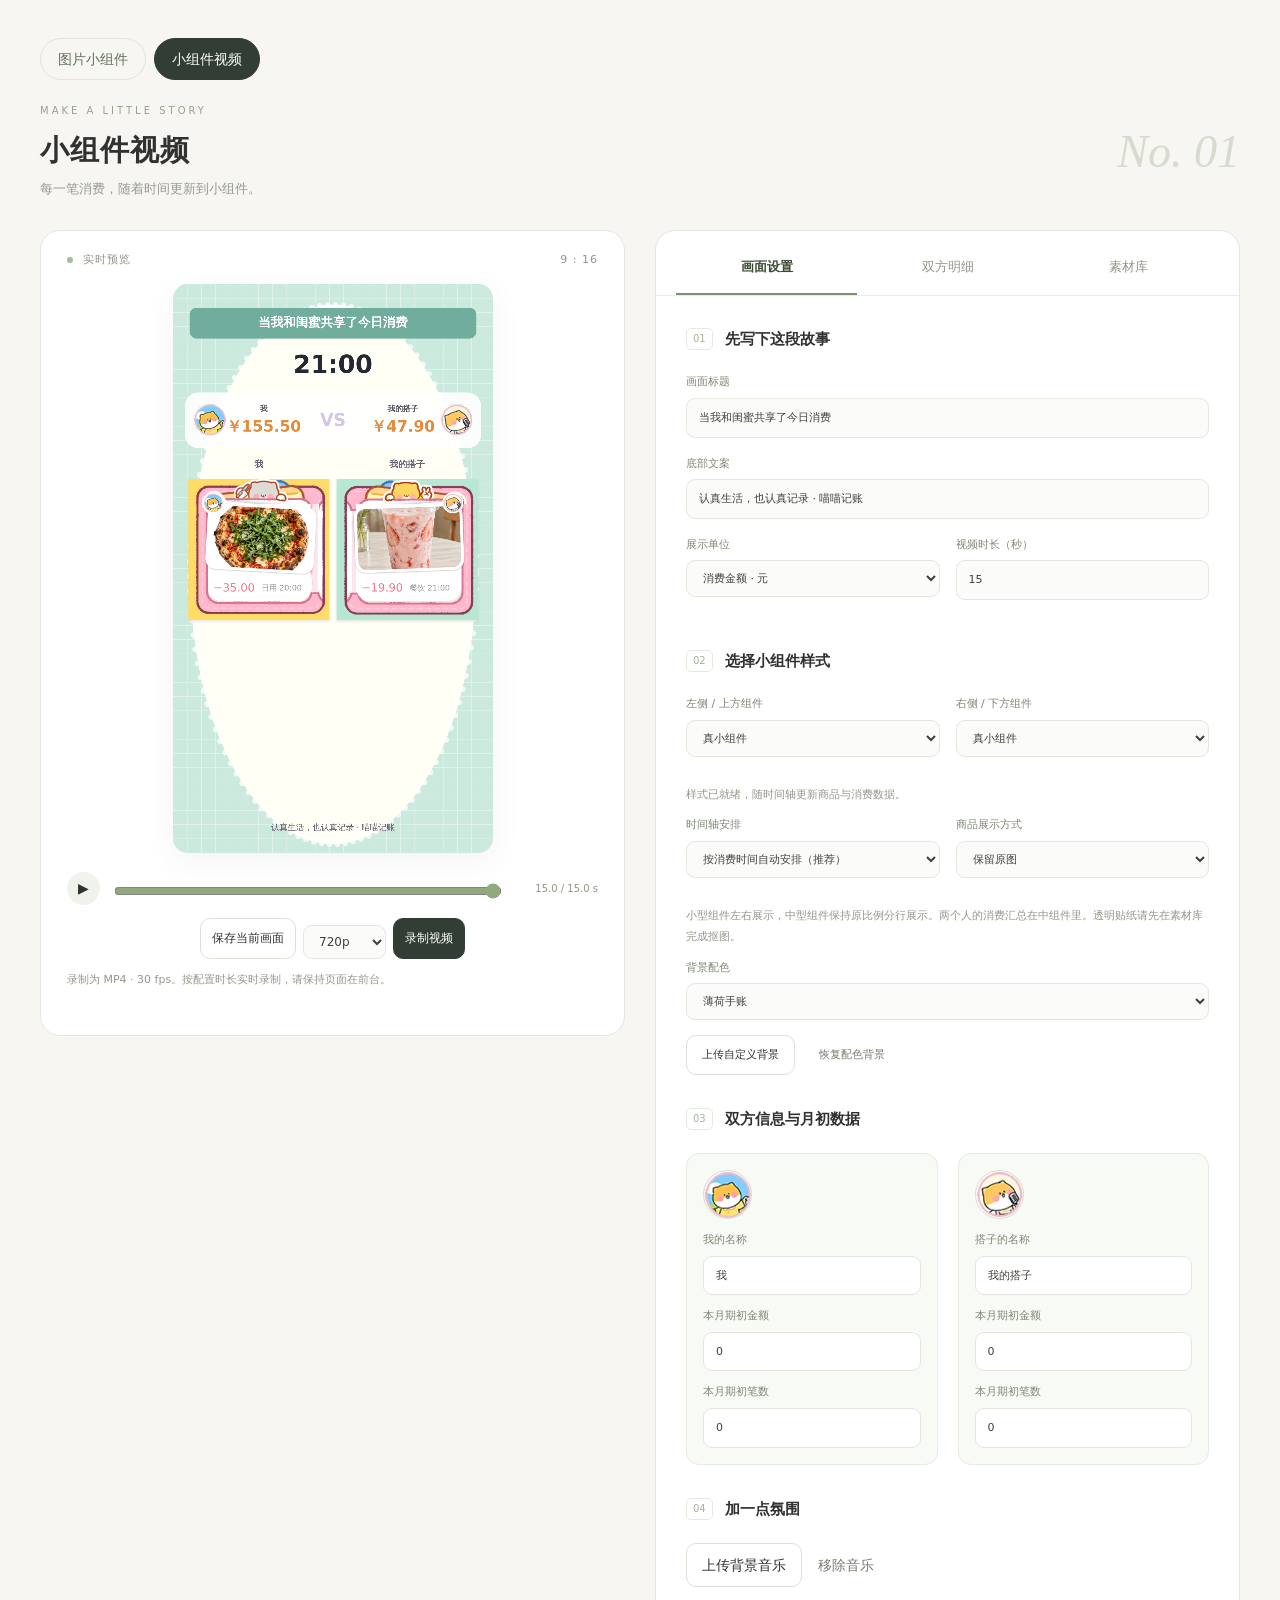
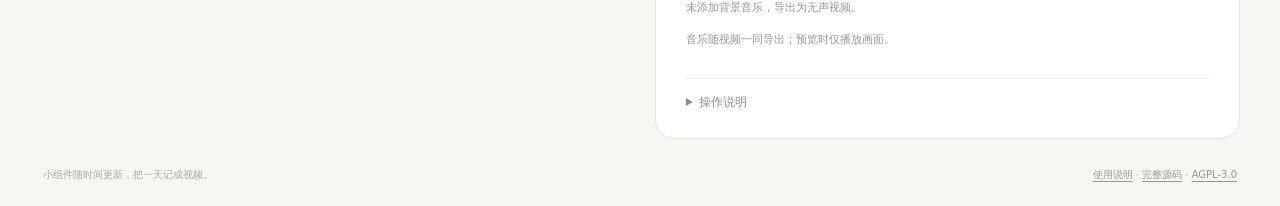
==== video.html @ 4ac34edb "Add time-driven small and medium widget videos Add a video editor using the existing widget artwork," ====
<!doctype html>
<html lang="zh-CN">
<head>
  <meta charset="UTF-8"><meta name="viewport" content="width=device-width,initial-scale=1">
  <title>小组件视频</title><meta name="color-scheme" content="light">
  <link rel="stylesheet" href="./video.css?v=11"><script type="module" src="./video.js?v=11"></script>
</head>
<body>
  <main>
    <nav class="mode-nav" aria-label="生成方式"><a href="./?v=11">图片小组件</a><a href="./video.html?v=11" aria-current="page">小组件视频</a></nav>
    <section class="workspace-heading"><div><p class="eyebrow">MAKE A LITTLE STORY</p><h1 id="project-title"></h1><p id="project-subtitle"></p></div><span class="project-number" id="project-number"></span></section>
    <div class="workspace">
      <section class="preview-panel" aria-label="动画预览">
        <div class="panel-title"><span><i class="dot"></i> 实时预览</span><span>9 : 16</span></div>
        <div class="canvas-wrap"><canvas id="preview" width="1080" height="1920" role="img" aria-label="小组件随消费时间更新的动画画面"></canvas><div id="record-badge" hidden>● 正在录制</div></div>
        <div class="transport"><button id="play" class="play-button" aria-label="播放动画">▶</button><input id="seek" type="range" min="0" max="15" step=".01" aria-label="预览进度"><output id="clock">0.0 / 15.0 s</output></div>
        <div class="preview-actions"><button id="save-png">保存当前画面</button><button id="save-receipt" hidden>保存完整小票</button><select id="resolution" aria-label="录制分辨率"><option value="720">720p</option><option value="1080">1080p</option></select><button id="record" class="primary">录制视频</button><button id="cancel-record" hidden>取消录制</button></div>
        <p id="record-help" class="note"></p><div id="video-result" hidden><video id="result-player" controls playsinline></video><a id="video-download" class="download-link">下载录制视频</a></div>
      </section>
      <section class="editor-panel" aria-label="内容配置">
        <nav class="tabs" aria-label="编辑内容"><button data-tab="scene" aria-selected="true">画面设置</button><button data-tab="orders" aria-selected="false">双方明细</button><button data-tab="assets" aria-selected="false">素材库</button></nav>
        <div id="panel-scene" class="tab-panel">
          <div class="section-label"><span>01</span><h2>先写下这段故事</h2></div>
          <label>画面标题<input id="title" maxlength="48"></label><label>底部文案<input id="footer" maxlength="60"></label>
          <div class="field-grid"><label>展示单位<select id="unit"><option value="元">消费金额 · 元</option></select></label><label>视频时长（秒）<input id="duration" type="number" min="4" max="60" step="1"></label></div>
          <div class="section-label"><span>02</span><h2>选择小组件样式</h2></div>
          <div class="field-grid"><label>左侧 / 上方组件<select data-template aria-label="左侧组件样式"><option value="small">真小组件</option><option value="fake">假小组件（原样式）</option><option value="day">今日消费对比</option><option value="month">本月消费对比</option></select></label><label>右侧 / 下方组件<select data-template aria-label="右侧组件样式"><option value="small">真小组件</option><option value="fake">假小组件（原样式）</option><option value="day">今日消费对比</option><option value="month">本月消费对比</option></select></label></div>
          <p id="template-status" class="note" role="status">正在准备小组件样式…</p><button id="template-retry" hidden>重新加载样式</button>
          <div class="field-grid"><label>时间轴安排<select id="timelineMode"><option value="clock">按消费时间自动安排（推荐）</option><option value="manual">手动填写出现秒数</option></select></label><label>商品展示方式<select id="imageMode"><option value="photo">保留原图</option><option value="cutout">透明贴纸（选择已抠图素材）</option></select></label></div>
          <p class="note">小型组件左右展示，中型组件保持原比例分行展示。两个人的消费汇总在中组件里。透明贴纸请先在素材库完成抠图。</p>
          <label>背景配色<select id="theme"><option value="pink">草莓格纹</option><option value="mint">薄荷手账</option><option value="lilac">香芋小票</option></select></label>
          <div class="upload-row"><button id="upload-bg">上传自定义背景</button><button id="clear-bg" class="quiet">恢复配色背景</button></div>
          <div class="section-label"><span>03</span><h2>双方信息与月初数据</h2></div>
          <div id="people" class="people-grid"></div>
          <div class="section-label"><span>04</span><h2>加一点氛围</h2></div>
          <button id="upload-music">上传背景音乐</button><button id="clear-music" class="quiet">移除音乐</button><p id="music-status" class="note">未添加背景音乐，导出为无声视频。</p>
          <p class="note">音乐随视频一同导出；预览时仅播放画面。</p>
          <details><summary>操作说明</summary><p class="note">选择小组件样式，再为双方逐笔添加图片、名称、金额、分类和消费时间。默认按消费时间自动安排，顶部时钟与组件数据同步；需要微调时切换手动秒数。本月期初数据默认 0，只影响本月消费对比。录制时保持页面前台。</p><button id="reset" class="quiet">重新载入示例</button></details>
        </div>
        <div id="panel-orders" class="tab-panel" hidden>
          <div class="section-label"><span>01</span><h2>添加多笔消费</h2></div>
          <div class="order-toolbar"><select id="side-filter" aria-label="查看哪一方明细"><option value="0">我的明细</option><option value="1">搭子的明细</option></select><button id="add-item" class="primary">＋ 添加一笔</button></div>
          <p class="note">每方最多 18 笔。按消费时间自动排序；小组件展示当前最新一笔，消费总额随时间累加。</p><div id="orders"></div>
        </div>
        <div id="panel-assets" class="tab-panel" hidden>
          <div class="section-label"><span>01</span><h2>商品图片素材库</h2></div>
          <button id="upload-assets" class="primary">＋ 上传图片素材</button><p class="note">可多选 JPG、PNG、WebP。抠图后保留原图，生成一份可重复使用的透明贴纸。</p>
          <div id="cutout-status" class="processing" hidden><span></span><button id="cancel-cutout">取消处理</button></div><div id="assets" class="asset-grid"></div>
        </div>
      </section>
    </div>
    <footer class="site-footer"><span>小组件随时间更新，把一天记成视频。</span><span><a href="./README.md">使用说明</a> · <a href="./source.zip">完整源码</a> · <a href="./LICENSE.md">AGPL-3.0</a></span></footer>
  </main>
  <input id="image-picker" type="file" accept="image/jpeg,image/png,image/webp" hidden>
  <input id="assets-picker" type="file" accept="image/jpeg,image/png,image/webp" multiple hidden>
  <input id="music-picker" type="file" accept="audio/mpeg,audio/mp3,audio/wav,audio/x-wav,audio/ogg,audio/mp4,audio/webm,audio/aac" hidden>
  <div id="toast" role="status" hidden></div><div id="fatal" hidden role="alert"></div>
</body>
</html>
---- video.css ----
*{box-sizing:border-box}body{margin:0;background:#f7f6f2;color:#30322f;font:14px/1.6 "Microsoft YaHei",system-ui,sans-serif}button,input,select{font:inherit}button,a,input,select{touch-action:manipulation}button{cursor:pointer;border:1px solid #dedfd7;border-radius:10px;background:#fff;padding:10px 15px;color:inherit;transition:background .15s}button:hover{background:#f3f2ed}button:disabled{opacity:.45;cursor:wait}.primary{background:#323d34;color:#fff;border-color:#323d34}.primary:hover{background:#4d5c50}.quiet{background:transparent;border-color:transparent;color:#777d70}button:focus-visible,input:focus-visible,select:focus-visible,a:focus-visible{outline:3px solid #afc5a8;outline-offset:3px}a{color:#5f745a;text-underline-offset:3px}[hidden]{display:none!important}main{max-width:1340px;margin:auto;padding:38px 40px 20px}.workspace-heading{display:flex;justify-content:space-between;align-items:center;margin-bottom:30px}.eyebrow{font:10px/1.4 system-ui;letter-spacing:3px;color:#98a18e;margin:0 0 9px}h1{font-size:29px;letter-spacing:1px;font-weight:600;margin:0 0 5px}.workspace-heading p:not(.eyebrow){margin:0;color:#969a91;font-size:13px}.project-number{font-family:Georgia,serif;font-style:italic;font-size:46px;color:#d6dbce}.workspace{display:grid;grid-template-columns:minmax(380px,1fr) minmax(400px,1fr);gap:30px;align-items:start}.preview-panel,.editor-panel{background:#fff;border:1px solid #e5e7df;border-radius:20px;overflow:hidden}.preview-panel{padding:20px 26px;position:sticky;top:18px}.panel-title{display:flex;justify-content:space-between;align-items:center;font-size:11px;color:#8f9787;letter-spacing:1px;margin-bottom:16px}.dot{display:inline-block;background:#a7bc99;width:6px;height:6px;border-radius:50%;margin-right:6px}.canvas-wrap{position:relative;width:min(100%,320px);margin:auto;border-radius:15px;overflow:hidden;box-shadow:0 8px 30px #57564b10;background:#f1e4e7}canvas{display:block;width:100%;height:auto;aspect-ratio:9/16}#record-badge{position:absolute;top:12px;left:12px;background:#fdf8;color:#c24b62;padding:3px 9px;border-radius:8px;font-size:12px}.transport{display:flex;align-items:center;gap:12px;margin:19px 0 13px}.play-button{border:0;background:#f0f3eb;border-radius:50%;padding:0;width:33px;height:33px;flex-shrink:0}.transport input{padding:0;min-width:0;accent-color:#a9bb99}.transport output{font-size:10px;color:#8e9684;min-width:82px;text-align:right}.preview-actions{display:flex;gap:7px;flex-wrap:wrap;justify-content:center}.preview-actions button,.preview-actions select{font-size:12px;padding:8px 11px;width:auto}#record-help{min-height:34px}.note{font-size:11px;color:#93998a;line-height:1.9;margin:11px 0}#video-result{border-top:1px solid #eceee6;padding-top:14px}#result-player{width:100%;max-height:250px}.download-link{display:block;text-align:center;padding-top:10px}.tabs{display:flex;border-bottom:1px solid #eaede4;padding:10px 20px 0}.tabs button{flex:1;border:0;background:none;border-radius:0;padding:16px 8px;color:#919787;font-size:13px;border-bottom:2px solid transparent}.tabs button[aria-selected=true]{color:#3c4c34;border-bottom-color:#7a916c;font-weight:600}.tab-panel{padding:26px 30px;min-height:660px}.section-label{display:flex;gap:12px;align-items:center;margin:5px 0 22px}.section-label:not(:first-child){margin-top:32px}.section-label>span{font-size:10px;color:#a6b59a;border:1px solid #e6ebdf;padding:2px 6px;border-radius:5px}h2{font-weight:600;font-size:15px;margin:0}label{display:block;font-size:11px;color:#7e8874;margin-bottom:17px}input,select{display:block;width:100%;border:1px solid #e4e7dd;background:#fbfcf9;border-radius:9px;padding:10px 12px;margin-top:7px;color:#3d4338;min-width:0}input[type=range]{accent-color:#91a97d}.field-grid{display:grid;grid-template-columns:1fr 1fr;gap:16px}.upload-row{display:flex;gap:8px;margin-top:-2px}.upload-row button{font-size:11px}.people-grid{display:grid;grid-template-columns:1fr 1fr;gap:20px}.person{background:#f8faf5;border:1px solid #e6ebdf;border-radius:13px;padding:16px}.avatar-upload{width:49px;height:49px;border-radius:50%;padding:0;overflow:hidden;background:#e2eadb;display:grid;place-items:center;font-size:22px;color:#95a486}.avatar-upload img{width:100%;height:100%;object-fit:cover}.person label{margin:12px 0 0}.person input{background:#fff}details{margin-top:27px;padding-top:14px;border-top:1px solid #ecede7}summary{font-size:12px;color:#8a9280;cursor:pointer}.order-toolbar{display:flex;gap:12px;align-items:center}.order-toolbar select{margin:0;flex:1}.order-toolbar button{white-space:nowrap}.order{border:1px solid #e6e9df;border-radius:12px;margin:16px 0;padding:16px;background:#fdfefa}.order-top{display:flex;align-items:center;justify-content:space-between;margin-bottom:12px}.order-top span{font-size:10px;letter-spacing:1px;color:#a1ac95}.order-top button{padding:2px 8px;font-size:10px}.order-body{display:grid;grid-template-columns:78px 1fr;gap:13px}.order-thumb{width:78px;height:78px;object-fit:contain;border:1px dashed #d8e0cd;border-radius:10px;background:repeating-conic-gradient(#f3f5ef 0% 25%,white 0% 50%) 50%/14px 14px}.order label{margin-bottom:9px}.order input,.order select{font-size:12px;padding:7px 9px;margin-top:4px}.order .field-grid{gap:10px}.order-actions{display:flex;gap:5px;flex-wrap:wrap;margin-top:8px}.order-actions button{font-size:10px;padding:5px 8px}.asset-grid{display:grid;grid-template-columns:repeat(2,1fr);gap:14px;margin-top:20px}.asset-card{border:1px solid #e3e8db;border-radius:12px;padding:10px;overflow:hidden}.asset-card img{display:block;width:100%;height:125px;object-fit:contain;background:repeating-conic-gradient(#f4f5ef 0% 25%,white 0% 50%) 50%/16px 16px;border-radius:7px}.asset-card p{font-size:10px;overflow:hidden;text-overflow:ellipsis;white-space:nowrap;color:#8d9680;margin:6px 0}.asset-card button{font-size:10px;padding:5px 7px;margin-right:4px}.processing{margin-top:18px;padding:12px;background:#f0f4e9;border-radius:10px;font-size:11px;color:#6c7c5b}.processing button{font-size:10px;padding:4px 7px;margin-top:7px}.site-footer{display:flex;justify-content:space-between;gap:20px;padding:28px 3px 3px;color:#a5ac9c;font-size:10px}.site-footer a{color:#929d86}#toast{position:fixed;bottom:25px;left:50%;transform:translateX(-50%);background:#34412f;color:#fff;border-radius:12px;padding:13px 22px;max-width:90vw;font-size:12px;z-index:10;box-shadow:0 5px 30px #0002}#fatal{margin:30px;padding:25px;background:#fff1ec;color:#924f3f}body.busy .editor-panel{opacity:.65;pointer-events:none}body.processing-cutout #cancel-cutout{pointer-events:auto}@media(max-width:850px){main{padding:24px 16px}h1{font-size:24px}.workspace{grid-template-columns:1fr;gap:20px}.preview-panel{position:relative;top:0;padding:16px}.canvas-wrap{max-width:280px}.tab-panel{padding:24px;min-height:0}.site-footer{display:block;text-align:center}.site-footer span{display:block;margin-bottom:8px}.project-number{font-size:35px}.preview-actions{gap:5px}.workspace-heading{margin-bottom:22px}}@media(prefers-reduced-motion:reduce){*{transition:none!important}}
.mode-nav{display:flex;gap:8px;margin-bottom:24px}.mode-nav a{padding:9px 17px;border:1px solid #e0e5d9;border-radius:999px;text-decoration:none}.mode-nav a[aria-current]{background:#323d34;color:white;border-color:#323d34}input[readonly]{background:#efefe9;color:#9c9f95}.people-grid input{max-width:100%}@media(max-width:450px){.tab-panel{padding:19px}.field-grid{gap:10px}.people-grid{gap:10px}.person{padding:12px}.order-toolbar button{padding:10px}.preview-actions button{padding:8px}.mode-nav{margin-bottom:18px}}
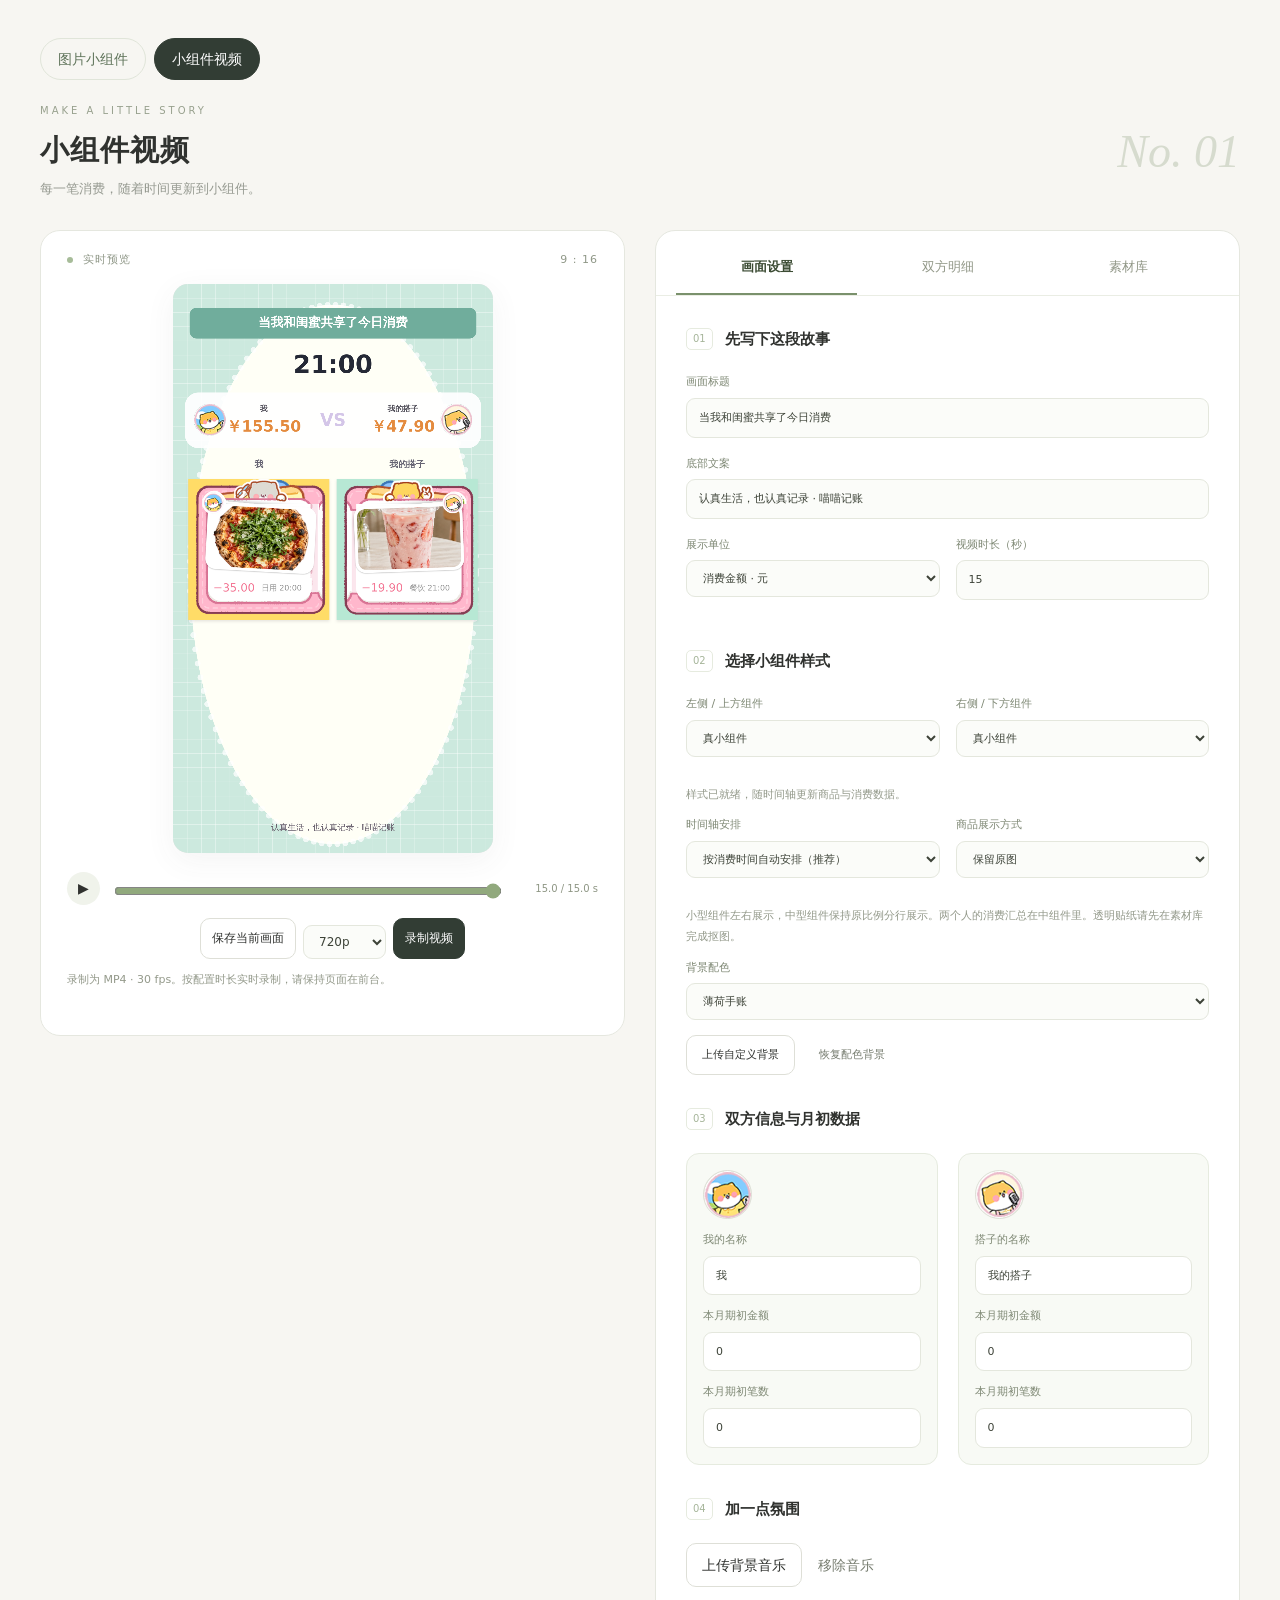
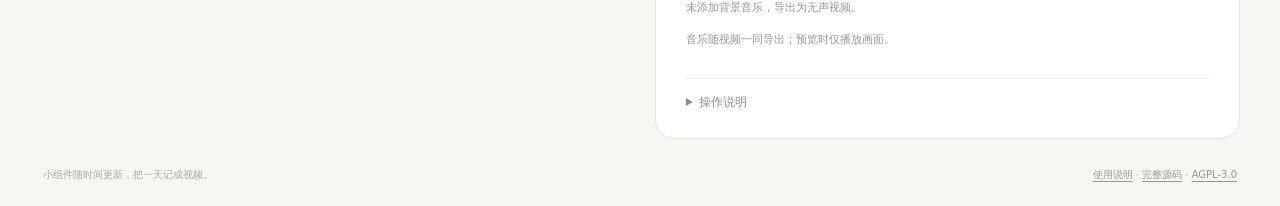
==== commit 703ad499: "Animate widget amounts, products and comparison bars Add deterministic 0.62-second amount and ratio " ====
--- a/video.html
+++ b/video.html
@@ -1,59 +1,59 @@
-<!doctype html>
-<html lang="zh-CN">
-<head>
-  <meta charset="UTF-8"><meta name="viewport" content="width=device-width,initial-scale=1">
-  <title>小组件视频</title><meta name="color-scheme" content="light">
-  <link rel="stylesheet" href="./video.css?v=11"><script type="module" src="./video.js?v=11"></script>
-</head>
-<body>
-  <main>
-    <nav class="mode-nav" aria-label="生成方式"><a href="./?v=11">图片小组件</a><a href="./video.html?v=11" aria-current="page">小组件视频</a></nav>
-    <section class="workspace-heading"><div><p class="eyebrow">MAKE A LITTLE STORY</p><h1 id="project-title"></h1><p id="project-subtitle"></p></div><span class="project-number" id="project-number"></span></section>
-    <div class="workspace">
-      <section class="preview-panel" aria-label="动画预览">
-        <div class="panel-title"><span><i class="dot"></i> 实时预览</span><span>9 : 16</span></div>
-        <div class="canvas-wrap"><canvas id="preview" width="1080" height="1920" role="img" aria-label="小组件随消费时间更新的动画画面"></canvas><div id="record-badge" hidden>● 正在录制</div></div>
-        <div class="transport"><button id="play" class="play-button" aria-label="播放动画">▶</button><input id="seek" type="range" min="0" max="15" step=".01" aria-label="预览进度"><output id="clock">0.0 / 15.0 s</output></div>
-        <div class="preview-actions"><button id="save-png">保存当前画面</button><button id="save-receipt" hidden>保存完整小票</button><select id="resolution" aria-label="录制分辨率"><option value="720">720p</option><option value="1080">1080p</option></select><button id="record" class="primary">录制视频</button><button id="cancel-record" hidden>取消录制</button></div>
-        <p id="record-help" class="note"></p><div id="video-result" hidden><video id="result-player" controls playsinline></video><a id="video-download" class="download-link">下载录制视频</a></div>
-      </section>
-      <section class="editor-panel" aria-label="内容配置">
-        <nav class="tabs" aria-label="编辑内容"><button data-tab="scene" aria-selected="true">画面设置</button><button data-tab="orders" aria-selected="false">双方明细</button><button data-tab="assets" aria-selected="false">素材库</button></nav>
-        <div id="panel-scene" class="tab-panel">
-          <div class="section-label"><span>01</span><h2>先写下这段故事</h2></div>
-          <label>画面标题<input id="title" maxlength="48"></label><label>底部文案<input id="footer" maxlength="60"></label>
-          <div class="field-grid"><label>展示单位<select id="unit"><option value="元">消费金额 · 元</option></select></label><label>视频时长（秒）<input id="duration" type="number" min="4" max="60" step="1"></label></div>
-          <div class="section-label"><span>02</span><h2>选择小组件样式</h2></div>
-          <div class="field-grid"><label>左侧 / 上方组件<select data-template aria-label="左侧组件样式"><option value="small">真小组件</option><option value="fake">假小组件（原样式）</option><option value="day">今日消费对比</option><option value="month">本月消费对比</option></select></label><label>右侧 / 下方组件<select data-template aria-label="右侧组件样式"><option value="small">真小组件</option><option value="fake">假小组件（原样式）</option><option value="day">今日消费对比</option><option value="month">本月消费对比</option></select></label></div>
-          <p id="template-status" class="note" role="status">正在准备小组件样式…</p><button id="template-retry" hidden>重新加载样式</button>
-          <div class="field-grid"><label>时间轴安排<select id="timelineMode"><option value="clock">按消费时间自动安排（推荐）</option><option value="manual">手动填写出现秒数</option></select></label><label>商品展示方式<select id="imageMode"><option value="photo">保留原图</option><option value="cutout">透明贴纸（选择已抠图素材）</option></select></label></div>
-          <p class="note">小型组件左右展示，中型组件保持原比例分行展示。两个人的消费汇总在中组件里。透明贴纸请先在素材库完成抠图。</p>
-          <label>背景配色<select id="theme"><option value="pink">草莓格纹</option><option value="mint">薄荷手账</option><option value="lilac">香芋小票</option></select></label>
-          <div class="upload-row"><button id="upload-bg">上传自定义背景</button><button id="clear-bg" class="quiet">恢复配色背景</button></div>
-          <div class="section-label"><span>03</span><h2>双方信息与月初数据</h2></div>
-          <div id="people" class="people-grid"></div>
-          <div class="section-label"><span>04</span><h2>加一点氛围</h2></div>
-          <button id="upload-music">上传背景音乐</button><button id="clear-music" class="quiet">移除音乐</button><p id="music-status" class="note">未添加背景音乐，导出为无声视频。</p>
-          <p class="note">音乐随视频一同导出；预览时仅播放画面。</p>
-          <details><summary>操作说明</summary><p class="note">选择小组件样式，再为双方逐笔添加图片、名称、金额、分类和消费时间。默认按消费时间自动安排，顶部时钟与组件数据同步；需要微调时切换手动秒数。本月期初数据默认 0，只影响本月消费对比。录制时保持页面前台。</p><button id="reset" class="quiet">重新载入示例</button></details>
-        </div>
-        <div id="panel-orders" class="tab-panel" hidden>
-          <div class="section-label"><span>01</span><h2>添加多笔消费</h2></div>
-          <div class="order-toolbar"><select id="side-filter" aria-label="查看哪一方明细"><option value="0">我的明细</option><option value="1">搭子的明细</option></select><button id="add-item" class="primary">＋ 添加一笔</button></div>
-          <p class="note">每方最多 18 笔。按消费时间自动排序；小组件展示当前最新一笔，消费总额随时间累加。</p><div id="orders"></div>
-        </div>
-        <div id="panel-assets" class="tab-panel" hidden>
-          <div class="section-label"><span>01</span><h2>商品图片素材库</h2></div>
-          <button id="upload-assets" class="primary">＋ 上传图片素材</button><p class="note">可多选 JPG、PNG、WebP。抠图后保留原图，生成一份可重复使用的透明贴纸。</p>
-          <div id="cutout-status" class="processing" hidden><span></span><button id="cancel-cutout">取消处理</button></div><div id="assets" class="asset-grid"></div>
-        </div>
-      </section>
-    </div>
-    <footer class="site-footer"><span>小组件随时间更新，把一天记成视频。</span><span><a href="./README.md">使用说明</a> · <a href="./source.zip">完整源码</a> · <a href="./LICENSE.md">AGPL-3.0</a></span></footer>
-  </main>
-  <input id="image-picker" type="file" accept="image/jpeg,image/png,image/webp" hidden>
-  <input id="assets-picker" type="file" accept="image/jpeg,image/png,image/webp" multiple hidden>
-  <input id="music-picker" type="file" accept="audio/mpeg,audio/mp3,audio/wav,audio/x-wav,audio/ogg,audio/mp4,audio/webm,audio/aac" hidden>
-  <div id="toast" role="status" hidden></div><div id="fatal" hidden role="alert"></div>
-</body>
-</html>
+<!doctype html>
+<html lang="zh-CN">
+<head>
+  <meta charset="UTF-8"><meta name="viewport" content="width=device-width,initial-scale=1">
+  <title>小组件视频</title><meta name="color-scheme" content="light">
+  <link rel="stylesheet" href="./video.css?v=12"><script type="module" src="./video.js?v=12"></script>
+</head>
+<body>
+  <main>
+    <nav class="mode-nav" aria-label="生成方式"><a href="./?v=12">图片小组件</a><a href="./video.html?v=12" aria-current="page">小组件视频</a></nav>
+    <section class="workspace-heading"><div><p class="eyebrow">MAKE A LITTLE STORY</p><h1 id="project-title"></h1><p id="project-subtitle"></p></div><span class="project-number" id="project-number"></span></section>
+    <div class="workspace">
+      <section class="preview-panel" aria-label="动画预览">
+        <div class="panel-title"><span><i class="dot"></i> 实时预览</span><span>9 : 16</span></div>
+        <div class="canvas-wrap"><canvas id="preview" width="1080" height="1920" role="img" aria-label="小组件随消费时间更新的动画画面"></canvas><div id="record-badge" hidden>● 正在录制</div></div>
+        <div class="transport"><button id="play" class="play-button" aria-label="播放动画">▶</button><input id="seek" type="range" min="0" max="15" step=".01" aria-label="预览进度"><output id="clock">0.0 / 15.0 s</output></div>
+        <div class="preview-actions"><button id="save-png">保存当前画面</button><button id="save-receipt" hidden>保存完整小票</button><select id="resolution" aria-label="录制分辨率"><option value="720">720p</option><option value="1080">1080p</option></select><button id="record" class="primary">录制视频</button><button id="cancel-record" hidden>取消录制</button></div>
+        <p id="record-help" class="note"></p><div id="video-result" hidden><video id="result-player" controls playsinline></video><a id="video-download" class="download-link">下载录制视频</a></div>
+      </section>
+      <section class="editor-panel" aria-label="内容配置">
+        <nav class="tabs" aria-label="编辑内容"><button data-tab="scene" aria-selected="true">画面设置</button><button data-tab="orders" aria-selected="false">双方明细</button><button data-tab="assets" aria-selected="false">素材库</button></nav>
+        <div id="panel-scene" class="tab-panel">
+          <div class="section-label"><span>01</span><h2>先写下这段故事</h2></div>
+          <label>画面标题<input id="title" maxlength="48"></label><label>底部文案<input id="footer" maxlength="60"></label>
+          <div class="field-grid"><label>展示单位<select id="unit"><option value="元">消费金额 · 元</option></select></label><label>视频时长（秒）<input id="duration" type="number" min="4" max="60" step="1"></label></div>
+          <div class="section-label"><span>02</span><h2>选择小组件样式</h2></div>
+          <div class="field-grid"><label>左侧 / 上方组件<select data-template aria-label="左侧组件样式"><option value="small">真小组件</option><option value="fake">假小组件（原样式）</option><option value="day">今日消费对比</option><option value="month">本月消费对比</option></select></label><label>右侧 / 下方组件<select data-template aria-label="右侧组件样式"><option value="small">真小组件</option><option value="fake">假小组件（原样式）</option><option value="day">今日消费对比</option><option value="month">本月消费对比</option></select></label></div>
+          <p id="template-status" class="note" role="status">正在准备小组件样式…</p><button id="template-retry" hidden>重新加载样式</button>
+          <div class="field-grid"><label>时间轴安排<select id="timelineMode"><option value="clock">按消费时间自动安排（推荐）</option><option value="manual">手动填写出现秒数</option></select></label><label>商品展示方式<select id="imageMode"><option value="photo">保留原图</option><option value="cutout">透明贴纸（选择已抠图素材）</option></select></label></div>
+          <p class="note">小型组件左右展示，中型组件保持原比例分行展示。两个人的消费汇总在中组件里。透明贴纸请先在素材库完成抠图。</p>
+          <label>背景配色<select id="theme"><option value="pink">草莓格纹</option><option value="mint">薄荷手账</option><option value="lilac">香芋小票</option></select></label>
+          <div class="upload-row"><button id="upload-bg">上传自定义背景</button><button id="clear-bg" class="quiet">恢复配色背景</button></div>
+          <div class="section-label"><span>03</span><h2>双方信息与月初数据</h2></div>
+          <div id="people" class="people-grid"></div>
+          <div class="section-label"><span>04</span><h2>加一点氛围</h2></div>
+          <button id="upload-music">上传背景音乐</button><button id="clear-music" class="quiet">移除音乐</button><p id="music-status" class="note">未添加背景音乐，导出为无声视频。</p>
+          <p class="note">音乐随视频一同导出；预览时仅播放画面。</p>
+          <details><summary>操作说明</summary><p class="note">选择小组件样式，再为双方逐笔添加图片、名称、金额、分类和消费时间。默认按消费时间自动安排，顶部时钟与组件数据同步；需要微调时切换手动秒数。本月期初数据默认 0，只影响本月消费对比。录制时保持页面前台。</p><button id="reset" class="quiet">重新载入示例</button></details>
+        </div>
+        <div id="panel-orders" class="tab-panel" hidden>
+          <div class="section-label"><span>01</span><h2>添加多笔消费</h2></div>
+          <div class="order-toolbar"><select id="side-filter" aria-label="查看哪一方明细"><option value="0">我的明细</option><option value="1">搭子的明细</option></select><button id="add-item" class="primary">＋ 添加一笔</button></div>
+          <p class="note">每方最多 18 笔。按消费时间自动排序；小组件展示当前最新一笔，消费总额随时间累加。</p><div id="orders"></div>
+        </div>
+        <div id="panel-assets" class="tab-panel" hidden>
+          <div class="section-label"><span>01</span><h2>商品图片素材库</h2></div>
+          <button id="upload-assets" class="primary">＋ 上传图片素材</button><p class="note">可多选 JPG、PNG、WebP。抠图后保留原图，生成一份可重复使用的透明贴纸。</p>
+          <div id="cutout-status" class="processing" hidden><span></span><button id="cancel-cutout">取消处理</button></div><div id="assets" class="asset-grid"></div>
+        </div>
+      </section>
+    </div>
+    <footer class="site-footer"><span>小组件随时间更新，把一天记成视频。</span><span><a href="./README.md">使用说明</a> · <a href="./source.zip">完整源码</a> · <a href="./LICENSE.md">AGPL-3.0</a></span></footer>
+  </main>
+  <input id="image-picker" type="file" accept="image/jpeg,image/png,image/webp" hidden>
+  <input id="assets-picker" type="file" accept="image/jpeg,image/png,image/webp" multiple hidden>
+  <input id="music-picker" type="file" accept="audio/mpeg,audio/mp3,audio/wav,audio/x-wav,audio/ogg,audio/mp4,audio/webm,audio/aac" hidden>
+  <div id="toast" role="status" hidden></div><div id="fatal" hidden role="alert"></div>
+</body>
+</html>
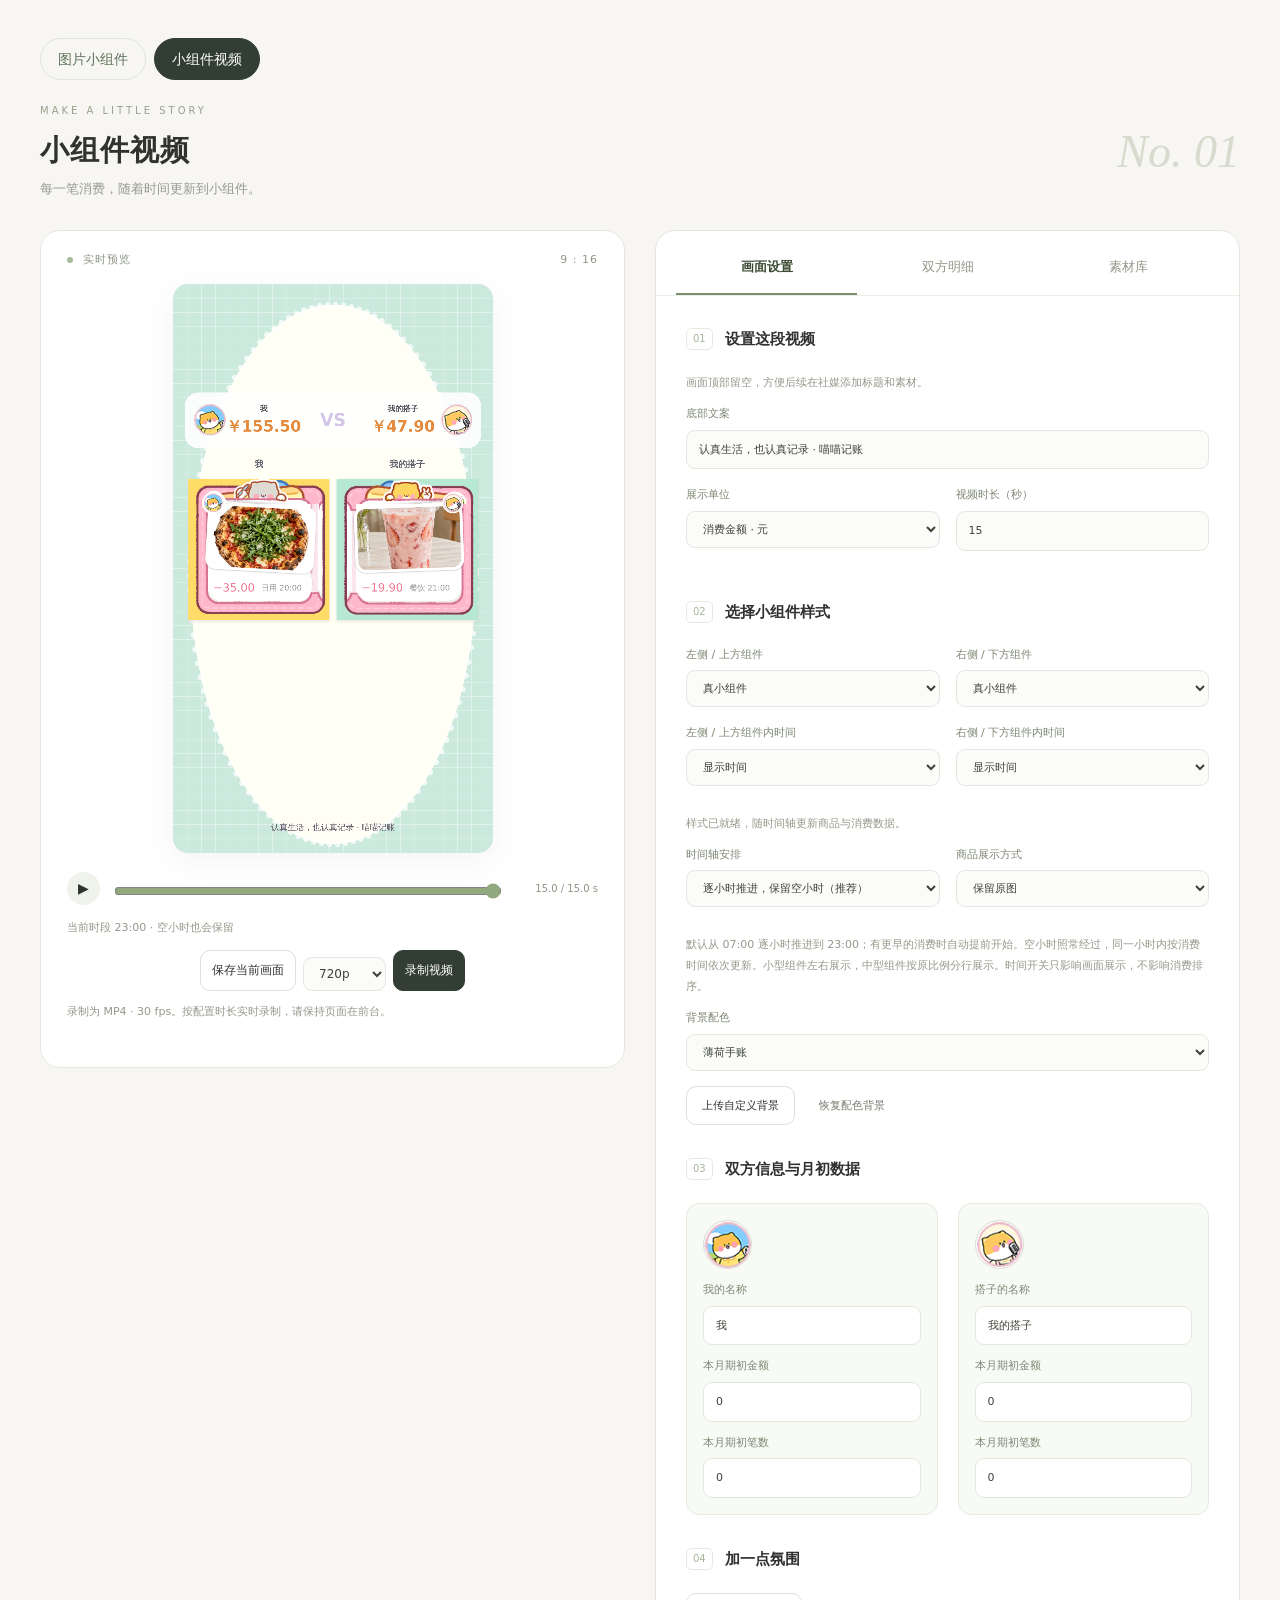
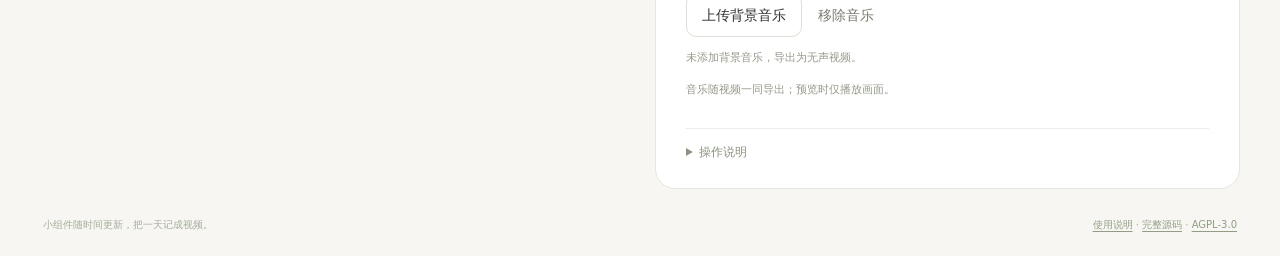
==== commit 7d857690: "Add hourly playback, popping records and optional widget times Keep every hour from 07:00 through 23" ====
--- a/video.html
+++ b/video.html
@@ -3,31 +3,34 @@
 <head>
   <meta charset="UTF-8"><meta name="viewport" content="width=device-width,initial-scale=1">
   <title>小组件视频</title><meta name="color-scheme" content="light">
-  <link rel="stylesheet" href="./video.css?v=12"><script type="module" src="./video.js?v=12"></script>
+  <link rel="stylesheet" href="./video.css?v=13"><script type="module" src="./video.js?v=13"></script>
 </head>
 <body>
   <main>
-    <nav class="mode-nav" aria-label="生成方式"><a href="./?v=12">图片小组件</a><a href="./video.html?v=12" aria-current="page">小组件视频</a></nav>
+    <nav class="mode-nav" aria-label="生成方式"><a href="./?v=13">图片小组件</a><a href="./video.html?v=13" aria-current="page">小组件视频</a></nav>
     <section class="workspace-heading"><div><p class="eyebrow">MAKE A LITTLE STORY</p><h1 id="project-title"></h1><p id="project-subtitle"></p></div><span class="project-number" id="project-number"></span></section>
     <div class="workspace">
       <section class="preview-panel" aria-label="动画预览">
         <div class="panel-title"><span><i class="dot"></i> 实时预览</span><span>9 : 16</span></div>
         <div class="canvas-wrap"><canvas id="preview" width="1080" height="1920" role="img" aria-label="小组件随消费时间更新的动画画面"></canvas><div id="record-badge" hidden>● 正在录制</div></div>
         <div class="transport"><button id="play" class="play-button" aria-label="播放动画">▶</button><input id="seek" type="range" min="0" max="15" step=".01" aria-label="预览进度"><output id="clock">0.0 / 15.0 s</output></div>
+        <p id="hour-status" class="note" aria-live="off"></p>
         <div class="preview-actions"><button id="save-png">保存当前画面</button><button id="save-receipt" hidden>保存完整小票</button><select id="resolution" aria-label="录制分辨率"><option value="720">720p</option><option value="1080">1080p</option></select><button id="record" class="primary">录制视频</button><button id="cancel-record" hidden>取消录制</button></div>
         <p id="record-help" class="note"></p><div id="video-result" hidden><video id="result-player" controls playsinline></video><a id="video-download" class="download-link">下载录制视频</a></div>
       </section>
       <section class="editor-panel" aria-label="内容配置">
         <nav class="tabs" aria-label="编辑内容"><button data-tab="scene" aria-selected="true">画面设置</button><button data-tab="orders" aria-selected="false">双方明细</button><button data-tab="assets" aria-selected="false">素材库</button></nav>
         <div id="panel-scene" class="tab-panel">
-          <div class="section-label"><span>01</span><h2>先写下这段故事</h2></div>
-          <label>画面标题<input id="title" maxlength="48"></label><label>底部文案<input id="footer" maxlength="60"></label>
+          <div class="section-label"><span>01</span><h2>设置这段视频</h2></div>
+          <p class="note">画面顶部留空，方便后续在社媒添加标题和素材。</p>
+          <label>底部文案<input id="footer" maxlength="60"></label>
           <div class="field-grid"><label>展示单位<select id="unit"><option value="元">消费金额 · 元</option></select></label><label>视频时长（秒）<input id="duration" type="number" min="4" max="60" step="1"></label></div>
           <div class="section-label"><span>02</span><h2>选择小组件样式</h2></div>
           <div class="field-grid"><label>左侧 / 上方组件<select data-template aria-label="左侧组件样式"><option value="small">真小组件</option><option value="fake">假小组件（原样式）</option><option value="day">今日消费对比</option><option value="month">本月消费对比</option></select></label><label>右侧 / 下方组件<select data-template aria-label="右侧组件样式"><option value="small">真小组件</option><option value="fake">假小组件（原样式）</option><option value="day">今日消费对比</option><option value="month">本月消费对比</option></select></label></div>
+          <div class="field-grid"><label>左侧 / 上方组件内时间<select data-show-time aria-label="左侧组件内时间"><option value="true">显示时间</option><option value="false">隐藏时间</option></select></label><label>右侧 / 下方组件内时间<select data-show-time aria-label="右侧组件内时间"><option value="true">显示时间</option><option value="false">隐藏时间</option></select></label></div>
           <p id="template-status" class="note" role="status">正在准备小组件样式…</p><button id="template-retry" hidden>重新加载样式</button>
-          <div class="field-grid"><label>时间轴安排<select id="timelineMode"><option value="clock">按消费时间自动安排（推荐）</option><option value="manual">手动填写出现秒数</option></select></label><label>商品展示方式<select id="imageMode"><option value="photo">保留原图</option><option value="cutout">透明贴纸（选择已抠图素材）</option></select></label></div>
-          <p class="note">小型组件左右展示，中型组件保持原比例分行展示。两个人的消费汇总在中组件里。透明贴纸请先在素材库完成抠图。</p>
+          <div class="field-grid"><label>时间轴安排<select id="timelineMode"><option value="clock">逐小时推进，保留空小时（推荐）</option><option value="manual">手动填写出现秒数</option></select></label><label>商品展示方式<select id="imageMode"><option value="photo">保留原图</option><option value="cutout">透明贴纸（选择已抠图素材）</option></select></label></div>
+          <p class="note">默认从 07:00 逐小时推进到 23:00；有更早的消费时自动提前开始。空小时照常经过，同一小时内按消费时间依次更新。小型组件左右展示，中型组件按原比例分行展示。时间开关只影响画面展示，不影响消费排序。</p>
           <label>背景配色<select id="theme"><option value="pink">草莓格纹</option><option value="mint">薄荷手账</option><option value="lilac">香芋小票</option></select></label>
           <div class="upload-row"><button id="upload-bg">上传自定义背景</button><button id="clear-bg" class="quiet">恢复配色背景</button></div>
           <div class="section-label"><span>03</span><h2>双方信息与月初数据</h2></div>
@@ -35,7 +38,7 @@
           <div class="section-label"><span>04</span><h2>加一点氛围</h2></div>
           <button id="upload-music">上传背景音乐</button><button id="clear-music" class="quiet">移除音乐</button><p id="music-status" class="note">未添加背景音乐，导出为无声视频。</p>
           <p class="note">音乐随视频一同导出；预览时仅播放画面。</p>
-          <details><summary>操作说明</summary><p class="note">选择小组件样式，再为双方逐笔添加图片、名称、金额、分类和消费时间。默认按消费时间自动安排，顶部时钟与组件数据同步；需要微调时切换手动秒数。本月期初数据默认 0，只影响本月消费对比。录制时保持页面前台。</p><button id="reset" class="quiet">重新载入示例</button></details>
+          <details><summary>操作说明</summary><p class="note">选择小组件样式，再为双方逐笔添加图片、名称、金额、分类和消费时间。默认逐小时推进，保留空小时；当前时段仅在网页预览下方提示，不放入视频。商品和今日对比的上一条消费更新时从下方弹出。组件内时间可分别显示或隐藏。本月期初数据默认 0，只影响本月消费对比。录制时保持页面前台。</p><button id="reset" class="quiet">重新载入示例</button></details>
         </div>
         <div id="panel-orders" class="tab-panel" hidden>
           <div class="section-label"><span>01</span><h2>添加多笔消费</h2></div>
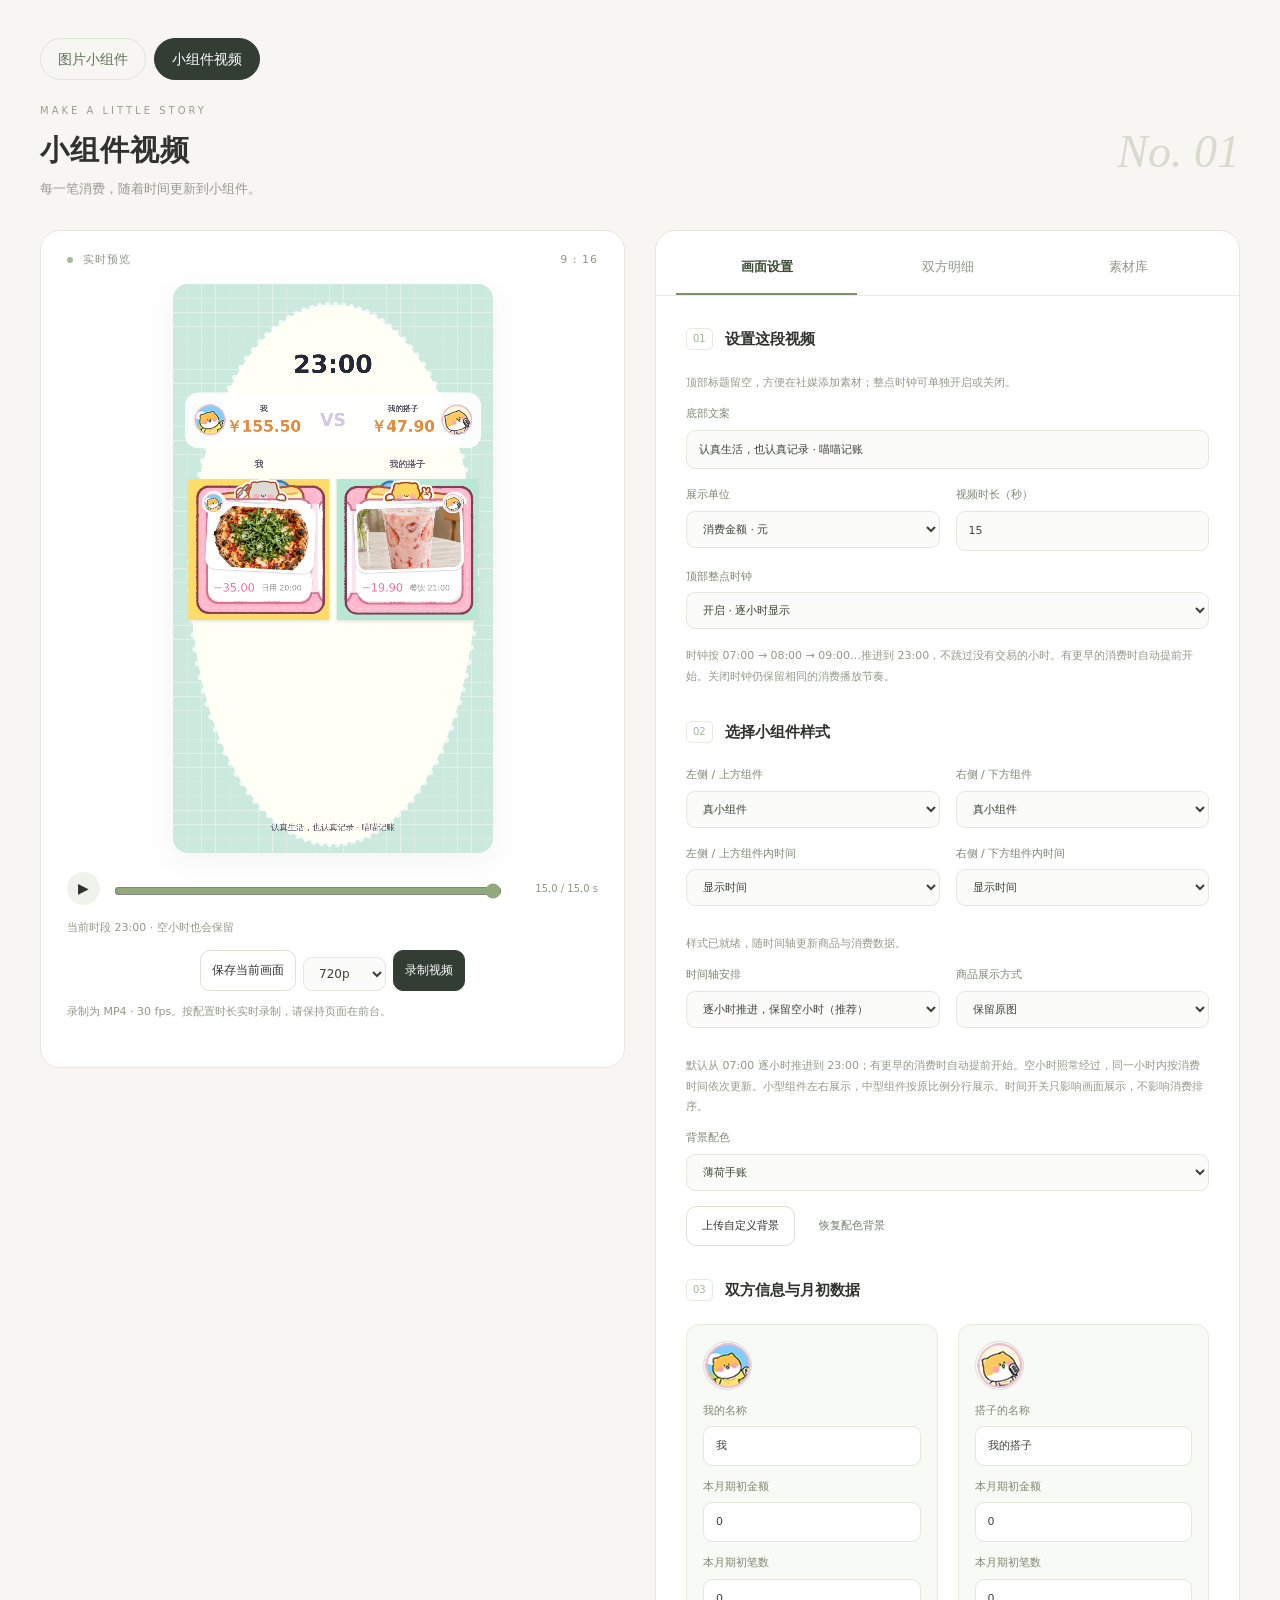
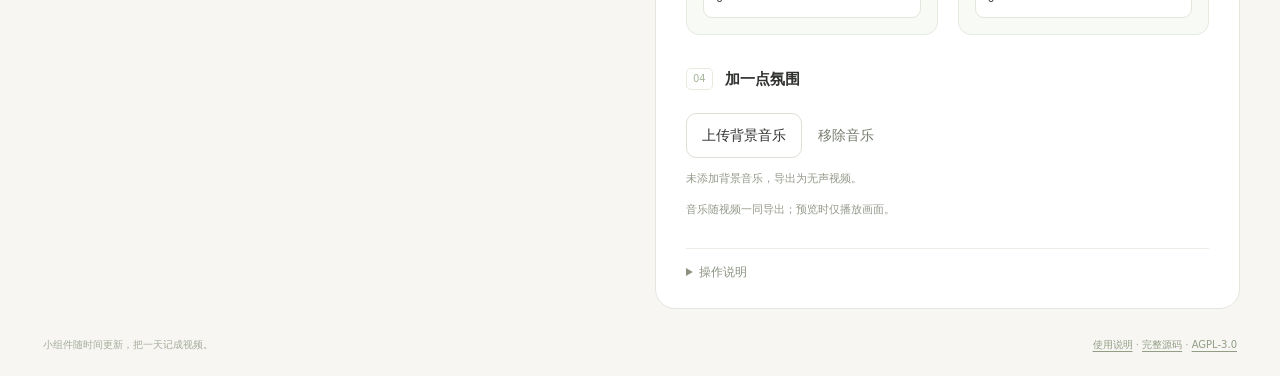
==== commit 4733ab53: "Restore optional hourly clock above widgets Restore the top clock with a persisted enabled-by-defaul" ====
--- a/video.html
+++ b/video.html
@@ -3,11 +3,11 @@
 <head>
   <meta charset="UTF-8"><meta name="viewport" content="width=device-width,initial-scale=1">
   <title>小组件视频</title><meta name="color-scheme" content="light">
-  <link rel="stylesheet" href="./video.css?v=13"><script type="module" src="./video.js?v=13"></script>
+  <link rel="stylesheet" href="./video.css?v=14"><script type="module" src="./video.js?v=14"></script>
 </head>
 <body>
   <main>
-    <nav class="mode-nav" aria-label="生成方式"><a href="./?v=13">图片小组件</a><a href="./video.html?v=13" aria-current="page">小组件视频</a></nav>
+    <nav class="mode-nav" aria-label="生成方式"><a href="./?v=14">图片小组件</a><a href="./video.html?v=14" aria-current="page">小组件视频</a></nav>
     <section class="workspace-heading"><div><p class="eyebrow">MAKE A LITTLE STORY</p><h1 id="project-title"></h1><p id="project-subtitle"></p></div><span class="project-number" id="project-number"></span></section>
     <div class="workspace">
       <section class="preview-panel" aria-label="动画预览">
@@ -22,9 +22,11 @@
         <nav class="tabs" aria-label="编辑内容"><button data-tab="scene" aria-selected="true">画面设置</button><button data-tab="orders" aria-selected="false">双方明细</button><button data-tab="assets" aria-selected="false">素材库</button></nav>
         <div id="panel-scene" class="tab-panel">
           <div class="section-label"><span>01</span><h2>设置这段视频</h2></div>
-          <p class="note">画面顶部留空，方便后续在社媒添加标题和素材。</p>
+          <p class="note">顶部标题留空，方便在社媒添加素材；整点时钟可单独开启或关闭。</p>
           <label>底部文案<input id="footer" maxlength="60"></label>
           <div class="field-grid"><label>展示单位<select id="unit"><option value="元">消费金额 · 元</option></select></label><label>视频时长（秒）<input id="duration" type="number" min="4" max="60" step="1"></label></div>
+          <label>顶部整点时钟<select id="showClock"><option value="true">开启 · 逐小时显示</option><option value="false">关闭 · 顶部留空</option></select></label>
+          <p class="note">时钟按 07:00 → 08:00 → 09:00…推进到 23:00，不跳过没有交易的小时。有更早的消费时自动提前开始。关闭时钟仍保留相同的消费播放节奏。</p>
           <div class="section-label"><span>02</span><h2>选择小组件样式</h2></div>
           <div class="field-grid"><label>左侧 / 上方组件<select data-template aria-label="左侧组件样式"><option value="small">真小组件</option><option value="fake">假小组件（原样式）</option><option value="day">今日消费对比</option><option value="month">本月消费对比</option></select></label><label>右侧 / 下方组件<select data-template aria-label="右侧组件样式"><option value="small">真小组件</option><option value="fake">假小组件（原样式）</option><option value="day">今日消费对比</option><option value="month">本月消费对比</option></select></label></div>
           <div class="field-grid"><label>左侧 / 上方组件内时间<select data-show-time aria-label="左侧组件内时间"><option value="true">显示时间</option><option value="false">隐藏时间</option></select></label><label>右侧 / 下方组件内时间<select data-show-time aria-label="右侧组件内时间"><option value="true">显示时间</option><option value="false">隐藏时间</option></select></label></div>
@@ -38,7 +40,7 @@
           <div class="section-label"><span>04</span><h2>加一点氛围</h2></div>
           <button id="upload-music">上传背景音乐</button><button id="clear-music" class="quiet">移除音乐</button><p id="music-status" class="note">未添加背景音乐，导出为无声视频。</p>
           <p class="note">音乐随视频一同导出；预览时仅播放画面。</p>
-          <details><summary>操作说明</summary><p class="note">选择小组件样式，再为双方逐笔添加图片、名称、金额、分类和消费时间。默认逐小时推进，保留空小时；当前时段仅在网页预览下方提示，不放入视频。商品和今日对比的上一条消费更新时从下方弹出。组件内时间可分别显示或隐藏。本月期初数据默认 0，只影响本月消费对比。录制时保持页面前台。</p><button id="reset" class="quiet">重新载入示例</button></details>
+          <details><summary>操作说明</summary><p class="note">选择小组件样式，再为双方逐笔添加图片、名称、金额、分类和消费时间。顶部整点时钟默认开启，逐小时推进并保留空小时，也可单独关闭；预览和导出一致。商品和今日对比的上一条消费更新时从下方弹出。组件内时间可分别显示或隐藏。本月期初数据默认 0，只影响本月消费对比。录制时保持页面前台。</p><button id="reset" class="quiet">重新载入示例</button></details>
         </div>
         <div id="panel-orders" class="tab-panel" hidden>
           <div class="section-label"><span>01</span><h2>添加多笔消费</h2></div>
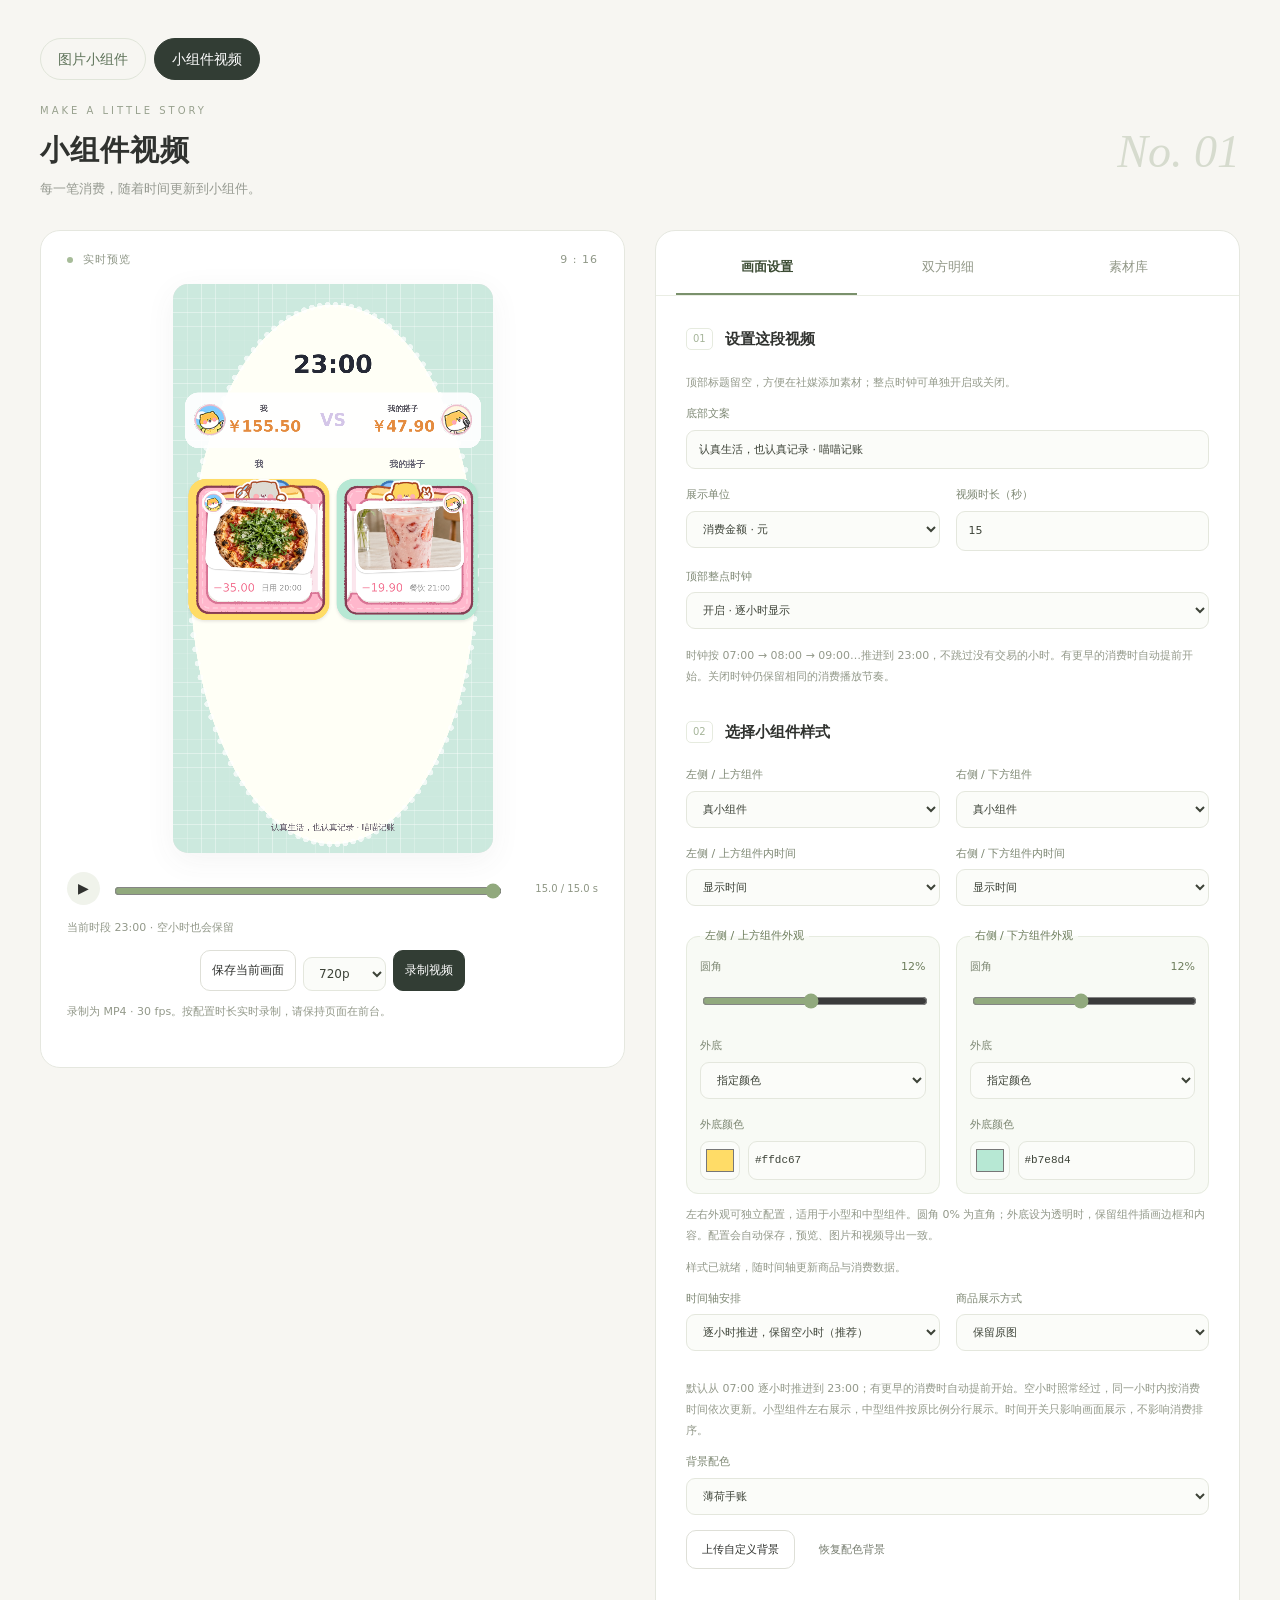
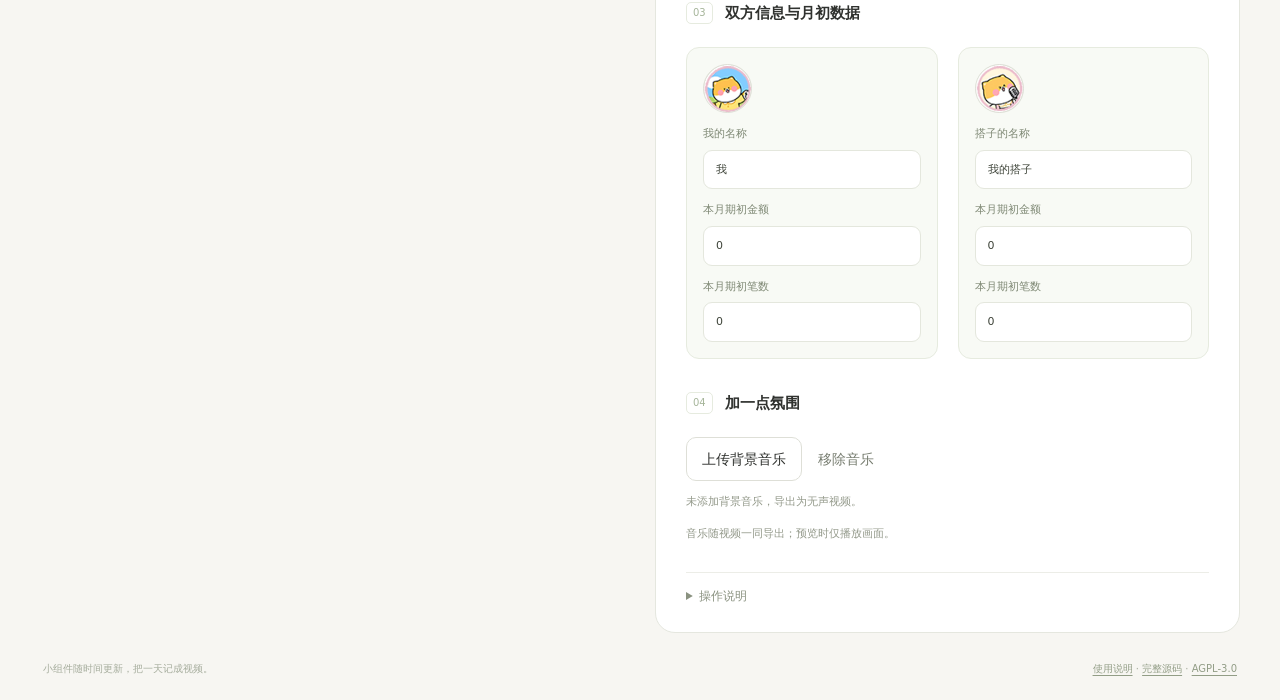
==== commit 314238da: "Restore configurable rounded widgets and colored bases Add independent corner radius and outer-base " ====
--- a/video.html
+++ b/video.html
@@ -3,11 +3,11 @@
 <head>
   <meta charset="UTF-8"><meta name="viewport" content="width=device-width,initial-scale=1">
   <title>小组件视频</title><meta name="color-scheme" content="light">
-  <link rel="stylesheet" href="./video.css?v=14"><script type="module" src="./video.js?v=14"></script>
+  <link rel="stylesheet" href="./video.css?v=15"><script type="module" src="./video.js?v=15"></script>
 </head>
 <body>
   <main>
-    <nav class="mode-nav" aria-label="生成方式"><a href="./?v=14">图片小组件</a><a href="./video.html?v=14" aria-current="page">小组件视频</a></nav>
+    <nav class="mode-nav" aria-label="生成方式"><a href="./?v=15">图片小组件</a><a href="./video.html?v=15" aria-current="page">小组件视频</a></nav>
     <section class="workspace-heading"><div><p class="eyebrow">MAKE A LITTLE STORY</p><h1 id="project-title"></h1><p id="project-subtitle"></p></div><span class="project-number" id="project-number"></span></section>
     <div class="workspace">
       <section class="preview-panel" aria-label="动画预览">
@@ -30,6 +30,19 @@
           <div class="section-label"><span>02</span><h2>选择小组件样式</h2></div>
           <div class="field-grid"><label>左侧 / 上方组件<select data-template aria-label="左侧组件样式"><option value="small">真小组件</option><option value="fake">假小组件（原样式）</option><option value="day">今日消费对比</option><option value="month">本月消费对比</option></select></label><label>右侧 / 下方组件<select data-template aria-label="右侧组件样式"><option value="small">真小组件</option><option value="fake">假小组件（原样式）</option><option value="day">今日消费对比</option><option value="month">本月消费对比</option></select></label></div>
           <div class="field-grid"><label>左侧 / 上方组件内时间<select data-show-time aria-label="左侧组件内时间"><option value="true">显示时间</option><option value="false">隐藏时间</option></select></label><label>右侧 / 下方组件内时间<select data-show-time aria-label="右侧组件内时间"><option value="true">显示时间</option><option value="false">隐藏时间</option></select></label></div>
+          <div class="field-grid widget-style-grid">
+            <fieldset class="widget-style" data-widget-style="0"><legend>左侧 / 上方组件外观</legend>
+              <label>圆角 <output>12%</output><input data-style-corner type="range" min="0" max="25" step="1" aria-label="左侧组件圆角"></label>
+              <label>外底<select data-style-transparent aria-label="左侧组件外底"><option value="false">指定颜色</option><option value="true">透明</option></select></label>
+              <label>外底颜色<span class="style-color-row"><input data-style-color type="color" aria-label="左侧组件外底颜色"><input data-style-hex type="text" maxlength="7" spellcheck="false" aria-label="左侧组件颜色色值" placeholder="#FFDC67"></span></label>
+            </fieldset>
+            <fieldset class="widget-style" data-widget-style="1"><legend>右侧 / 下方组件外观</legend>
+              <label>圆角 <output>12%</output><input data-style-corner type="range" min="0" max="25" step="1" aria-label="右侧组件圆角"></label>
+              <label>外底<select data-style-transparent aria-label="右侧组件外底"><option value="false">指定颜色</option><option value="true">透明</option></select></label>
+              <label>外底颜色<span class="style-color-row"><input data-style-color type="color" aria-label="右侧组件外底颜色"><input data-style-hex type="text" maxlength="7" spellcheck="false" aria-label="右侧组件颜色色值" placeholder="#B7E8D4"></span></label>
+            </fieldset>
+          </div>
+          <p class="note">左右外观可独立配置，适用于小型和中型组件。圆角 0% 为直角；外底设为透明时，保留组件插画边框和内容。配置会自动保存，预览、图片和视频导出一致。</p>
           <p id="template-status" class="note" role="status">正在准备小组件样式…</p><button id="template-retry" hidden>重新加载样式</button>
           <div class="field-grid"><label>时间轴安排<select id="timelineMode"><option value="clock">逐小时推进，保留空小时（推荐）</option><option value="manual">手动填写出现秒数</option></select></label><label>商品展示方式<select id="imageMode"><option value="photo">保留原图</option><option value="cutout">透明贴纸（选择已抠图素材）</option></select></label></div>
           <p class="note">默认从 07:00 逐小时推进到 23:00；有更早的消费时自动提前开始。空小时照常经过，同一小时内按消费时间依次更新。小型组件左右展示，中型组件按原比例分行展示。时间开关只影响画面展示，不影响消费排序。</p>
--- a/video.css
+++ b/video.css
@@ -1,2 +1,3 @@
 *{box-sizing:border-box}body{margin:0;background:#f7f6f2;color:#30322f;font:14px/1.6 "Microsoft YaHei",system-ui,sans-serif}button,input,select{font:inherit}button,a,input,select{touch-action:manipulation}button{cursor:pointer;border:1px solid #dedfd7;border-radius:10px;background:#fff;padding:10px 15px;color:inherit;transition:background .15s}button:hover{background:#f3f2ed}button:disabled{opacity:.45;cursor:wait}.primary{background:#323d34;color:#fff;border-color:#323d34}.primary:hover{background:#4d5c50}.quiet{background:transparent;border-color:transparent;color:#777d70}button:focus-visible,input:focus-visible,select:focus-visible,a:focus-visible{outline:3px solid #afc5a8;outline-offset:3px}a{color:#5f745a;text-underline-offset:3px}[hidden]{display:none!important}main{max-width:1340px;margin:auto;padding:38px 40px 20px}.workspace-heading{display:flex;justify-content:space-between;align-items:center;margin-bottom:30px}.eyebrow{font:10px/1.4 system-ui;letter-spacing:3px;color:#98a18e;margin:0 0 9px}h1{font-size:29px;letter-spacing:1px;font-weight:600;margin:0 0 5px}.workspace-heading p:not(.eyebrow){margin:0;color:#969a91;font-size:13px}.project-number{font-family:Georgia,serif;font-style:italic;font-size:46px;color:#d6dbce}.workspace{display:grid;grid-template-columns:minmax(380px,1fr) minmax(400px,1fr);gap:30px;align-items:start}.preview-panel,.editor-panel{background:#fff;border:1px solid #e5e7df;border-radius:20px;overflow:hidden}.preview-panel{padding:20px 26px;position:sticky;top:18px}.panel-title{display:flex;justify-content:space-between;align-items:center;font-size:11px;color:#8f9787;letter-spacing:1px;margin-bottom:16px}.dot{display:inline-block;background:#a7bc99;width:6px;height:6px;border-radius:50%;margin-right:6px}.canvas-wrap{position:relative;width:min(100%,320px);margin:auto;border-radius:15px;overflow:hidden;box-shadow:0 8px 30px #57564b10;background:#f1e4e7}canvas{display:block;width:100%;height:auto;aspect-ratio:9/16}#record-badge{position:absolute;top:12px;left:12px;background:#fdf8;color:#c24b62;padding:3px 9px;border-radius:8px;font-size:12px}.transport{display:flex;align-items:center;gap:12px;margin:19px 0 13px}.play-button{border:0;background:#f0f3eb;border-radius:50%;padding:0;width:33px;height:33px;flex-shrink:0}.transport input{padding:0;min-width:0;accent-color:#a9bb99}.transport output{font-size:10px;color:#8e9684;min-width:82px;text-align:right}.preview-actions{display:flex;gap:7px;flex-wrap:wrap;justify-content:center}.preview-actions button,.preview-actions select{font-size:12px;padding:8px 11px;width:auto}#record-help{min-height:34px}.note{font-size:11px;color:#93998a;line-height:1.9;margin:11px 0}#video-result{border-top:1px solid #eceee6;padding-top:14px}#result-player{width:100%;max-height:250px}.download-link{display:block;text-align:center;padding-top:10px}.tabs{display:flex;border-bottom:1px solid #eaede4;padding:10px 20px 0}.tabs button{flex:1;border:0;background:none;border-radius:0;padding:16px 8px;color:#919787;font-size:13px;border-bottom:2px solid transparent}.tabs button[aria-selected=true]{color:#3c4c34;border-bottom-color:#7a916c;font-weight:600}.tab-panel{padding:26px 30px;min-height:660px}.section-label{display:flex;gap:12px;align-items:center;margin:5px 0 22px}.section-label:not(:first-child){margin-top:32px}.section-label>span{font-size:10px;color:#a6b59a;border:1px solid #e6ebdf;padding:2px 6px;border-radius:5px}h2{font-weight:600;font-size:15px;margin:0}label{display:block;font-size:11px;color:#7e8874;margin-bottom:17px}input,select{display:block;width:100%;border:1px solid #e4e7dd;background:#fbfcf9;border-radius:9px;padding:10px 12px;margin-top:7px;color:#3d4338;min-width:0}input[type=range]{accent-color:#91a97d}.field-grid{display:grid;grid-template-columns:1fr 1fr;gap:16px}.upload-row{display:flex;gap:8px;margin-top:-2px}.upload-row button{font-size:11px}.people-grid{display:grid;grid-template-columns:1fr 1fr;gap:20px}.person{background:#f8faf5;border:1px solid #e6ebdf;border-radius:13px;padding:16px}.avatar-upload{width:49px;height:49px;border-radius:50%;padding:0;overflow:hidden;background:#e2eadb;display:grid;place-items:center;font-size:22px;color:#95a486}.avatar-upload img{width:100%;height:100%;object-fit:cover}.person label{margin:12px 0 0}.person input{background:#fff}details{margin-top:27px;padding-top:14px;border-top:1px solid #ecede7}summary{font-size:12px;color:#8a9280;cursor:pointer}.order-toolbar{display:flex;gap:12px;align-items:center}.order-toolbar select{margin:0;flex:1}.order-toolbar button{white-space:nowrap}.order{border:1px solid #e6e9df;border-radius:12px;margin:16px 0;padding:16px;background:#fdfefa}.order-top{display:flex;align-items:center;justify-content:space-between;margin-bottom:12px}.order-top span{font-size:10px;letter-spacing:1px;color:#a1ac95}.order-top button{padding:2px 8px;font-size:10px}.order-body{display:grid;grid-template-columns:78px 1fr;gap:13px}.order-thumb{width:78px;height:78px;object-fit:contain;border:1px dashed #d8e0cd;border-radius:10px;background:repeating-conic-gradient(#f3f5ef 0% 25%,white 0% 50%) 50%/14px 14px}.order label{margin-bottom:9px}.order input,.order select{font-size:12px;padding:7px 9px;margin-top:4px}.order .field-grid{gap:10px}.order-actions{display:flex;gap:5px;flex-wrap:wrap;margin-top:8px}.order-actions button{font-size:10px;padding:5px 8px}.asset-grid{display:grid;grid-template-columns:repeat(2,1fr);gap:14px;margin-top:20px}.asset-card{border:1px solid #e3e8db;border-radius:12px;padding:10px;overflow:hidden}.asset-card img{display:block;width:100%;height:125px;object-fit:contain;background:repeating-conic-gradient(#f4f5ef 0% 25%,white 0% 50%) 50%/16px 16px;border-radius:7px}.asset-card p{font-size:10px;overflow:hidden;text-overflow:ellipsis;white-space:nowrap;color:#8d9680;margin:6px 0}.asset-card button{font-size:10px;padding:5px 7px;margin-right:4px}.processing{margin-top:18px;padding:12px;background:#f0f4e9;border-radius:10px;font-size:11px;color:#6c7c5b}.processing button{font-size:10px;padding:4px 7px;margin-top:7px}.site-footer{display:flex;justify-content:space-between;gap:20px;padding:28px 3px 3px;color:#a5ac9c;font-size:10px}.site-footer a{color:#929d86}#toast{position:fixed;bottom:25px;left:50%;transform:translateX(-50%);background:#34412f;color:#fff;border-radius:12px;padding:13px 22px;max-width:90vw;font-size:12px;z-index:10;box-shadow:0 5px 30px #0002}#fatal{margin:30px;padding:25px;background:#fff1ec;color:#924f3f}body.busy .editor-panel{opacity:.65;pointer-events:none}body.processing-cutout #cancel-cutout{pointer-events:auto}@media(max-width:850px){main{padding:24px 16px}h1{font-size:24px}.workspace{grid-template-columns:1fr;gap:20px}.preview-panel{position:relative;top:0;padding:16px}.canvas-wrap{max-width:280px}.tab-panel{padding:24px;min-height:0}.site-footer{display:block;text-align:center}.site-footer span{display:block;margin-bottom:8px}.project-number{font-size:35px}.preview-actions{gap:5px}.workspace-heading{margin-bottom:22px}}@media(prefers-reduced-motion:reduce){*{transition:none!important}}
 .mode-nav{display:flex;gap:8px;margin-bottom:24px}.mode-nav a{padding:9px 17px;border:1px solid #e0e5d9;border-radius:999px;text-decoration:none}.mode-nav a[aria-current]{background:#323d34;color:white;border-color:#323d34}input[readonly]{background:#efefe9;color:#9c9f95}.people-grid input{max-width:100%}@media(max-width:450px){.tab-panel{padding:19px}.field-grid{gap:10px}.people-grid{gap:10px}.person{padding:12px}.order-toolbar button{padding:10px}.preview-actions button{padding:8px}.mode-nav{margin-bottom:18px}}
+.widget-style{min-width:0;margin:0;padding:13px;border:1px solid #e6ebdf;border-radius:12px;background:#f8faf5}.widget-style legend{font-size:11px;color:#6c7c5b;padding:0 5px}.widget-style label:last-child{margin-bottom:0}.widget-style output{float:right;color:#6c7c5b}.style-color-row{display:flex;align-items:center;gap:8px}.style-color-row input[type=color]{flex:0 0 40px;width:40px;height:39px;padding:3px}.style-color-row input[type=text]{width:100%;font:11px/1.6 ui-monospace,monospace;padding:10px 6px}.widget-style input:disabled{opacity:.5}.widget-style-grid{margin:4px 0 10px}@media(max-width:450px){.widget-style{padding:10px}.style-color-row{gap:5px}}
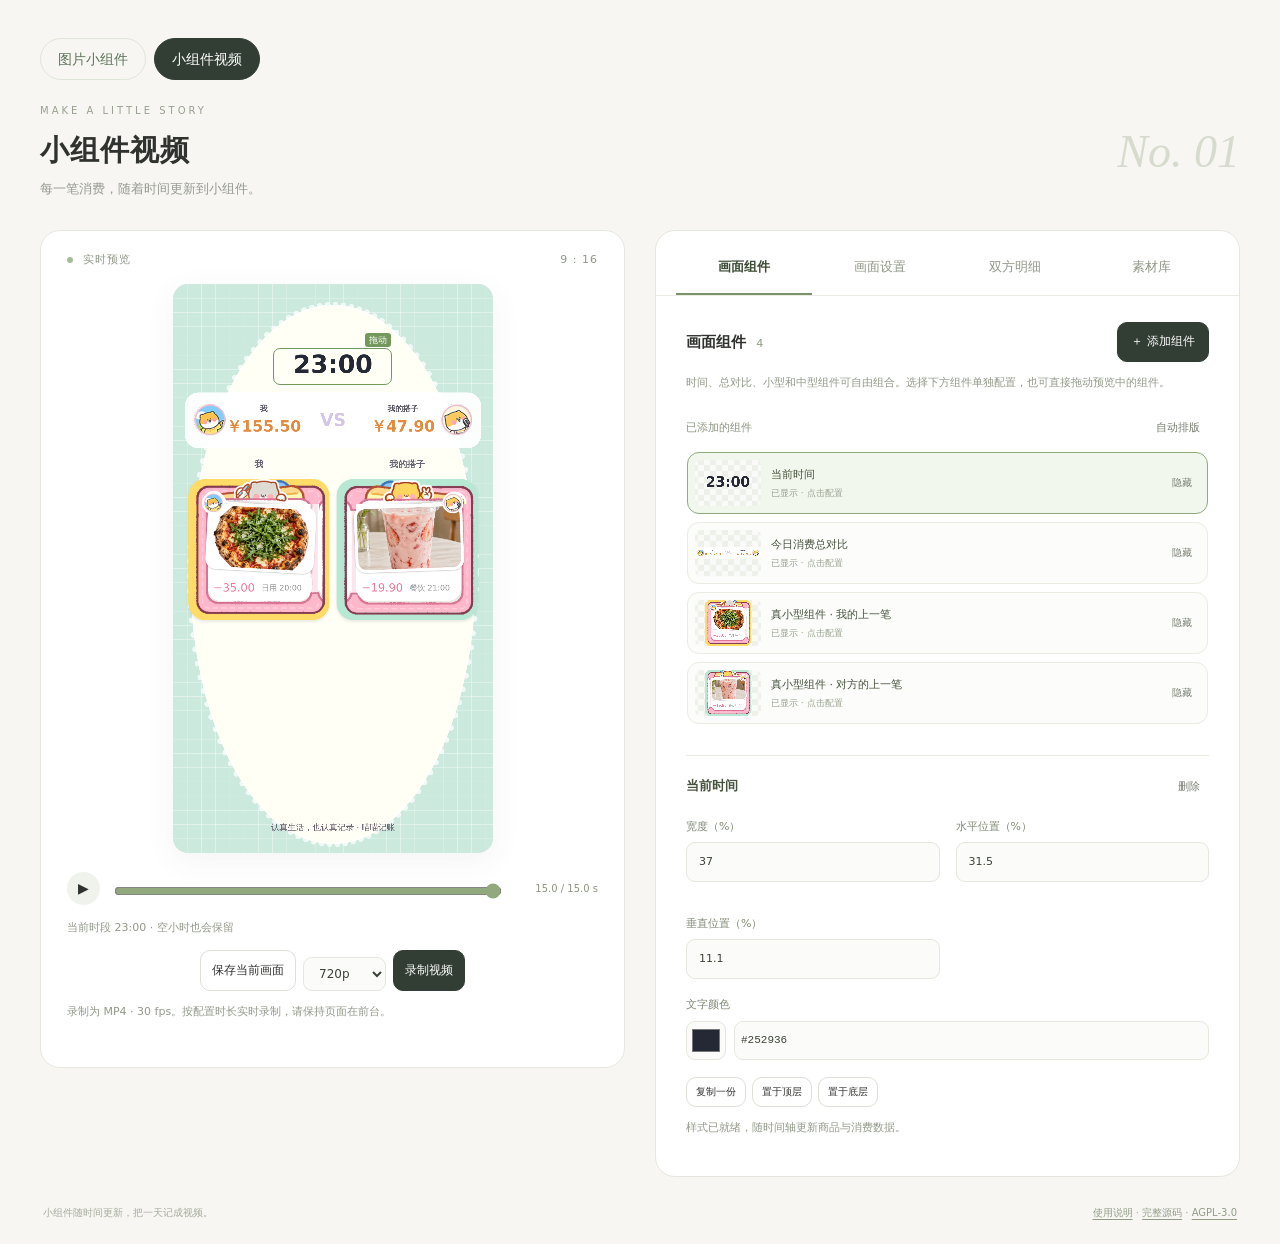
==== commit b67237f2: "v16: 自由添加和独立配置视频组件 新增八种组件预览与添加，支持独立外观、位置、图层和商品展示方式；迁移旧草稿，保留按小时时间轴及动效。已验证手机拖动、PNG 和 1080p 视频导出。" ====
--- a/video.html
+++ b/video.html
@@ -3,49 +3,45 @@
 <head>
   <meta charset="UTF-8"><meta name="viewport" content="width=device-width,initial-scale=1">
   <title>小组件视频</title><meta name="color-scheme" content="light">
-  <link rel="stylesheet" href="./video.css?v=15"><script type="module" src="./video.js?v=15"></script>
+  <link rel="stylesheet" href="./video.css?v=16"><script type="module" src="./video.js?v=16"></script>
 </head>
 <body>
   <main>
-    <nav class="mode-nav" aria-label="生成方式"><a href="./?v=15">图片小组件</a><a href="./video.html?v=15" aria-current="page">小组件视频</a></nav>
+    <nav class="mode-nav" aria-label="生成方式"><a href="./?v=16">图片小组件</a><a href="./video.html?v=16" aria-current="page">小组件视频</a></nav>
     <section class="workspace-heading"><div><p class="eyebrow">MAKE A LITTLE STORY</p><h1 id="project-title"></h1><p id="project-subtitle"></p></div><span class="project-number" id="project-number"></span></section>
     <div class="workspace">
       <section class="preview-panel" aria-label="动画预览">
         <div class="panel-title"><span><i class="dot"></i> 实时预览</span><span>9 : 16</span></div>
-        <div class="canvas-wrap"><canvas id="preview" width="1080" height="1920" role="img" aria-label="小组件随消费时间更新的动画画面"></canvas><div id="record-badge" hidden>● 正在录制</div></div>
+        <div class="canvas-wrap"><canvas id="preview" width="1080" height="1920" role="img" aria-label="小组件随消费时间更新的动画画面"></canvas><div id="component-overlay" aria-label="组件位置编辑层"></div><div id="record-badge" hidden>● 正在录制</div></div>
         <div class="transport"><button id="play" class="play-button" aria-label="播放动画">▶</button><input id="seek" type="range" min="0" max="15" step=".01" aria-label="预览进度"><output id="clock">0.0 / 15.0 s</output></div>
         <p id="hour-status" class="note" aria-live="off"></p>
         <div class="preview-actions"><button id="save-png">保存当前画面</button><button id="save-receipt" hidden>保存完整小票</button><select id="resolution" aria-label="录制分辨率"><option value="720">720p</option><option value="1080">1080p</option></select><button id="record" class="primary">录制视频</button><button id="cancel-record" hidden>取消录制</button></div>
         <p id="record-help" class="note"></p><div id="video-result" hidden><video id="result-player" controls playsinline></video><a id="video-download" class="download-link">下载录制视频</a></div>
       </section>
       <section class="editor-panel" aria-label="内容配置">
-        <nav class="tabs" aria-label="编辑内容"><button data-tab="scene" aria-selected="true">画面设置</button><button data-tab="orders" aria-selected="false">双方明细</button><button data-tab="assets" aria-selected="false">素材库</button></nav>
-        <div id="panel-scene" class="tab-panel">
+        <nav class="tabs" aria-label="编辑内容"><button data-tab="components" aria-selected="true">画面组件</button><button data-tab="scene" aria-selected="false">画面设置</button><button data-tab="orders" aria-selected="false">双方明细</button><button data-tab="assets" aria-selected="false">素材库</button></nav>
+        <div id="panel-components" class="tab-panel">
+          <div class="component-toolbar"><h2>画面组件 <span id="component-count">0</span></h2><div class="component-add-wrap">
+            <button id="add-component" class="primary" aria-expanded="false" aria-controls="component-menu">＋ 添加组件</button>
+            <section id="component-menu" class="component-menu" aria-label="添加组件" hidden>
+              <div class="catalog-heading"><strong>选择要添加的组件</strong><button id="close-component-menu" class="quiet" aria-label="关闭添加菜单">×</button></div>
+              <p id="catalog-status" class="note"></p><div id="component-catalog" class="component-catalog"></div>
+            </section>
+          </div></div>
+          <p class="note">时间、总对比、小型和中型组件可自由组合。选择下方组件单独配置，也可直接拖动预览中的组件。</p>
+          <div class="component-list-toolbar"><span>已添加的组件</span><button id="arrange-components" class="quiet">自动排版</button></div>
+          <div id="component-list" aria-label="已添加组件"></div><p id="components-empty" class="note" hidden>画面还没有组件，点「添加组件」开始组合。</p>
+          <section id="component-inspector" class="component-inspector" aria-label="所选组件配置" hidden></section>
+          <p id="template-status" class="note" role="status">正在准备小组件样式…</p><button id="template-retry" hidden>重新加载样式</button>
+        </div>
+        <div id="panel-scene" class="tab-panel" hidden>
           <div class="section-label"><span>01</span><h2>设置这段视频</h2></div>
-          <p class="note">顶部标题留空，方便在社媒添加素材；整点时钟可单独开启或关闭。</p>
+          <p class="note">顶部标题留空，方便在社媒添加素材。时间与总对比等内容均在「画面组件」中单独添加。</p>
           <label>底部文案<input id="footer" maxlength="60"></label>
           <div class="field-grid"><label>展示单位<select id="unit"><option value="元">消费金额 · 元</option></select></label><label>视频时长（秒）<input id="duration" type="number" min="4" max="60" step="1"></label></div>
-          <label>顶部整点时钟<select id="showClock"><option value="true">开启 · 逐小时显示</option><option value="false">关闭 · 顶部留空</option></select></label>
-          <p class="note">时钟按 07:00 → 08:00 → 09:00…推进到 23:00，不跳过没有交易的小时。有更早的消费时自动提前开始。关闭时钟仍保留相同的消费播放节奏。</p>
-          <div class="section-label"><span>02</span><h2>选择小组件样式</h2></div>
-          <div class="field-grid"><label>左侧 / 上方组件<select data-template aria-label="左侧组件样式"><option value="small">真小组件</option><option value="fake">假小组件（原样式）</option><option value="day">今日消费对比</option><option value="month">本月消费对比</option></select></label><label>右侧 / 下方组件<select data-template aria-label="右侧组件样式"><option value="small">真小组件</option><option value="fake">假小组件（原样式）</option><option value="day">今日消费对比</option><option value="month">本月消费对比</option></select></label></div>
-          <div class="field-grid"><label>左侧 / 上方组件内时间<select data-show-time aria-label="左侧组件内时间"><option value="true">显示时间</option><option value="false">隐藏时间</option></select></label><label>右侧 / 下方组件内时间<select data-show-time aria-label="右侧组件内时间"><option value="true">显示时间</option><option value="false">隐藏时间</option></select></label></div>
-          <div class="field-grid widget-style-grid">
-            <fieldset class="widget-style" data-widget-style="0"><legend>左侧 / 上方组件外观</legend>
-              <label>圆角 <output>12%</output><input data-style-corner type="range" min="0" max="25" step="1" aria-label="左侧组件圆角"></label>
-              <label>外底<select data-style-transparent aria-label="左侧组件外底"><option value="false">指定颜色</option><option value="true">透明</option></select></label>
-              <label>外底颜色<span class="style-color-row"><input data-style-color type="color" aria-label="左侧组件外底颜色"><input data-style-hex type="text" maxlength="7" spellcheck="false" aria-label="左侧组件颜色色值" placeholder="#FFDC67"></span></label>
-            </fieldset>
-            <fieldset class="widget-style" data-widget-style="1"><legend>右侧 / 下方组件外观</legend>
-              <label>圆角 <output>12%</output><input data-style-corner type="range" min="0" max="25" step="1" aria-label="右侧组件圆角"></label>
-              <label>外底<select data-style-transparent aria-label="右侧组件外底"><option value="false">指定颜色</option><option value="true">透明</option></select></label>
-              <label>外底颜色<span class="style-color-row"><input data-style-color type="color" aria-label="右侧组件外底颜色"><input data-style-hex type="text" maxlength="7" spellcheck="false" aria-label="右侧组件颜色色值" placeholder="#B7E8D4"></span></label>
-            </fieldset>
-          </div>
-          <p class="note">左右外观可独立配置，适用于小型和中型组件。圆角 0% 为直角；外底设为透明时，保留组件插画边框和内容。配置会自动保存，预览、图片和视频导出一致。</p>
-          <p id="template-status" class="note" role="status">正在准备小组件样式…</p><button id="template-retry" hidden>重新加载样式</button>
+          <div class="section-label"><span>02</span><h2>背景与时间轴</h2></div>
           <div class="field-grid"><label>时间轴安排<select id="timelineMode"><option value="clock">逐小时推进，保留空小时（推荐）</option><option value="manual">手动填写出现秒数</option></select></label><label>商品展示方式<select id="imageMode"><option value="photo">保留原图</option><option value="cutout">透明贴纸（选择已抠图素材）</option></select></label></div>
-          <p class="note">默认从 07:00 逐小时推进到 23:00；有更早的消费时自动提前开始。空小时照常经过，同一小时内按消费时间依次更新。小型组件左右展示，中型组件按原比例分行展示。时间开关只影响画面展示，不影响消费排序。</p>
+          <p class="note">默认从 07:00 逐小时推进到 23:00，空小时照常经过；有更早的消费时自动提前开始。组件共用消费明细与时间轴，可同时展示中型对比和双方的小型组件。</p>
           <label>背景配色<select id="theme"><option value="pink">草莓格纹</option><option value="mint">薄荷手账</option><option value="lilac">香芋小票</option></select></label>
           <div class="upload-row"><button id="upload-bg">上传自定义背景</button><button id="clear-bg" class="quiet">恢复配色背景</button></div>
           <div class="section-label"><span>03</span><h2>双方信息与月初数据</h2></div>
@@ -53,7 +49,7 @@
           <div class="section-label"><span>04</span><h2>加一点氛围</h2></div>
           <button id="upload-music">上传背景音乐</button><button id="clear-music" class="quiet">移除音乐</button><p id="music-status" class="note">未添加背景音乐，导出为无声视频。</p>
           <p class="note">音乐随视频一同导出；预览时仅播放画面。</p>
-          <details><summary>操作说明</summary><p class="note">选择小组件样式，再为双方逐笔添加图片、名称、金额、分类和消费时间。顶部整点时钟默认开启，逐小时推进并保留空小时，也可单独关闭；预览和导出一致。商品和今日对比的上一条消费更新时从下方弹出。组件内时间可分别显示或隐藏。本月期初数据默认 0，只影响本月消费对比。录制时保持页面前台。</p><button id="reset" class="quiet">重新载入示例</button></details>
+          <details><summary>操作说明</summary><p class="note">在「画面组件」点添加，预览当前时刻的内容后选择一种组件；可重复添加、独立设置归属、位置、大小、时间、圆角和外底，拖动调整位置或使用自动排版。整点时钟保留空小时；消费记录从下方弹出。草稿自动保存，图片与视频导出不含编辑选框。录制时保持页面前台。</p><button id="reset" class="quiet">重新载入示例</button></details>
         </div>
         <div id="panel-orders" class="tab-panel" hidden>
           <div class="section-label"><span>01</span><h2>添加多笔消费</h2></div>
--- a/video.css
+++ b/video.css
@@ -1,3 +1,4 @@
 *{box-sizing:border-box}body{margin:0;background:#f7f6f2;color:#30322f;font:14px/1.6 "Microsoft YaHei",system-ui,sans-serif}button,input,select{font:inherit}button,a,input,select{touch-action:manipulation}button{cursor:pointer;border:1px solid #dedfd7;border-radius:10px;background:#fff;padding:10px 15px;color:inherit;transition:background .15s}button:hover{background:#f3f2ed}button:disabled{opacity:.45;cursor:wait}.primary{background:#323d34;color:#fff;border-color:#323d34}.primary:hover{background:#4d5c50}.quiet{background:transparent;border-color:transparent;color:#777d70}button:focus-visible,input:focus-visible,select:focus-visible,a:focus-visible{outline:3px solid #afc5a8;outline-offset:3px}a{color:#5f745a;text-underline-offset:3px}[hidden]{display:none!important}main{max-width:1340px;margin:auto;padding:38px 40px 20px}.workspace-heading{display:flex;justify-content:space-between;align-items:center;margin-bottom:30px}.eyebrow{font:10px/1.4 system-ui;letter-spacing:3px;color:#98a18e;margin:0 0 9px}h1{font-size:29px;letter-spacing:1px;font-weight:600;margin:0 0 5px}.workspace-heading p:not(.eyebrow){margin:0;color:#969a91;font-size:13px}.project-number{font-family:Georgia,serif;font-style:italic;font-size:46px;color:#d6dbce}.workspace{display:grid;grid-template-columns:minmax(380px,1fr) minmax(400px,1fr);gap:30px;align-items:start}.preview-panel,.editor-panel{background:#fff;border:1px solid #e5e7df;border-radius:20px;overflow:hidden}.preview-panel{padding:20px 26px;position:sticky;top:18px}.panel-title{display:flex;justify-content:space-between;align-items:center;font-size:11px;color:#8f9787;letter-spacing:1px;margin-bottom:16px}.dot{display:inline-block;background:#a7bc99;width:6px;height:6px;border-radius:50%;margin-right:6px}.canvas-wrap{position:relative;width:min(100%,320px);margin:auto;border-radius:15px;overflow:hidden;box-shadow:0 8px 30px #57564b10;background:#f1e4e7}canvas{display:block;width:100%;height:auto;aspect-ratio:9/16}#record-badge{position:absolute;top:12px;left:12px;background:#fdf8;color:#c24b62;padding:3px 9px;border-radius:8px;font-size:12px}.transport{display:flex;align-items:center;gap:12px;margin:19px 0 13px}.play-button{border:0;background:#f0f3eb;border-radius:50%;padding:0;width:33px;height:33px;flex-shrink:0}.transport input{padding:0;min-width:0;accent-color:#a9bb99}.transport output{font-size:10px;color:#8e9684;min-width:82px;text-align:right}.preview-actions{display:flex;gap:7px;flex-wrap:wrap;justify-content:center}.preview-actions button,.preview-actions select{font-size:12px;padding:8px 11px;width:auto}#record-help{min-height:34px}.note{font-size:11px;color:#93998a;line-height:1.9;margin:11px 0}#video-result{border-top:1px solid #eceee6;padding-top:14px}#result-player{width:100%;max-height:250px}.download-link{display:block;text-align:center;padding-top:10px}.tabs{display:flex;border-bottom:1px solid #eaede4;padding:10px 20px 0}.tabs button{flex:1;border:0;background:none;border-radius:0;padding:16px 8px;color:#919787;font-size:13px;border-bottom:2px solid transparent}.tabs button[aria-selected=true]{color:#3c4c34;border-bottom-color:#7a916c;font-weight:600}.tab-panel{padding:26px 30px;min-height:660px}.section-label{display:flex;gap:12px;align-items:center;margin:5px 0 22px}.section-label:not(:first-child){margin-top:32px}.section-label>span{font-size:10px;color:#a6b59a;border:1px solid #e6ebdf;padding:2px 6px;border-radius:5px}h2{font-weight:600;font-size:15px;margin:0}label{display:block;font-size:11px;color:#7e8874;margin-bottom:17px}input,select{display:block;width:100%;border:1px solid #e4e7dd;background:#fbfcf9;border-radius:9px;padding:10px 12px;margin-top:7px;color:#3d4338;min-width:0}input[type=range]{accent-color:#91a97d}.field-grid{display:grid;grid-template-columns:1fr 1fr;gap:16px}.upload-row{display:flex;gap:8px;margin-top:-2px}.upload-row button{font-size:11px}.people-grid{display:grid;grid-template-columns:1fr 1fr;gap:20px}.person{background:#f8faf5;border:1px solid #e6ebdf;border-radius:13px;padding:16px}.avatar-upload{width:49px;height:49px;border-radius:50%;padding:0;overflow:hidden;background:#e2eadb;display:grid;place-items:center;font-size:22px;color:#95a486}.avatar-upload img{width:100%;height:100%;object-fit:cover}.person label{margin:12px 0 0}.person input{background:#fff}details{margin-top:27px;padding-top:14px;border-top:1px solid #ecede7}summary{font-size:12px;color:#8a9280;cursor:pointer}.order-toolbar{display:flex;gap:12px;align-items:center}.order-toolbar select{margin:0;flex:1}.order-toolbar button{white-space:nowrap}.order{border:1px solid #e6e9df;border-radius:12px;margin:16px 0;padding:16px;background:#fdfefa}.order-top{display:flex;align-items:center;justify-content:space-between;margin-bottom:12px}.order-top span{font-size:10px;letter-spacing:1px;color:#a1ac95}.order-top button{padding:2px 8px;font-size:10px}.order-body{display:grid;grid-template-columns:78px 1fr;gap:13px}.order-thumb{width:78px;height:78px;object-fit:contain;border:1px dashed #d8e0cd;border-radius:10px;background:repeating-conic-gradient(#f3f5ef 0% 25%,white 0% 50%) 50%/14px 14px}.order label{margin-bottom:9px}.order input,.order select{font-size:12px;padding:7px 9px;margin-top:4px}.order .field-grid{gap:10px}.order-actions{display:flex;gap:5px;flex-wrap:wrap;margin-top:8px}.order-actions button{font-size:10px;padding:5px 8px}.asset-grid{display:grid;grid-template-columns:repeat(2,1fr);gap:14px;margin-top:20px}.asset-card{border:1px solid #e3e8db;border-radius:12px;padding:10px;overflow:hidden}.asset-card img{display:block;width:100%;height:125px;object-fit:contain;background:repeating-conic-gradient(#f4f5ef 0% 25%,white 0% 50%) 50%/16px 16px;border-radius:7px}.asset-card p{font-size:10px;overflow:hidden;text-overflow:ellipsis;white-space:nowrap;color:#8d9680;margin:6px 0}.asset-card button{font-size:10px;padding:5px 7px;margin-right:4px}.processing{margin-top:18px;padding:12px;background:#f0f4e9;border-radius:10px;font-size:11px;color:#6c7c5b}.processing button{font-size:10px;padding:4px 7px;margin-top:7px}.site-footer{display:flex;justify-content:space-between;gap:20px;padding:28px 3px 3px;color:#a5ac9c;font-size:10px}.site-footer a{color:#929d86}#toast{position:fixed;bottom:25px;left:50%;transform:translateX(-50%);background:#34412f;color:#fff;border-radius:12px;padding:13px 22px;max-width:90vw;font-size:12px;z-index:10;box-shadow:0 5px 30px #0002}#fatal{margin:30px;padding:25px;background:#fff1ec;color:#924f3f}body.busy .editor-panel{opacity:.65;pointer-events:none}body.processing-cutout #cancel-cutout{pointer-events:auto}@media(max-width:850px){main{padding:24px 16px}h1{font-size:24px}.workspace{grid-template-columns:1fr;gap:20px}.preview-panel{position:relative;top:0;padding:16px}.canvas-wrap{max-width:280px}.tab-panel{padding:24px;min-height:0}.site-footer{display:block;text-align:center}.site-footer span{display:block;margin-bottom:8px}.project-number{font-size:35px}.preview-actions{gap:5px}.workspace-heading{margin-bottom:22px}}@media(prefers-reduced-motion:reduce){*{transition:none!important}}
 .mode-nav{display:flex;gap:8px;margin-bottom:24px}.mode-nav a{padding:9px 17px;border:1px solid #e0e5d9;border-radius:999px;text-decoration:none}.mode-nav a[aria-current]{background:#323d34;color:white;border-color:#323d34}input[readonly]{background:#efefe9;color:#9c9f95}.people-grid input{max-width:100%}@media(max-width:450px){.tab-panel{padding:19px}.field-grid{gap:10px}.people-grid{gap:10px}.person{padding:12px}.order-toolbar button{padding:10px}.preview-actions button{padding:8px}.mode-nav{margin-bottom:18px}}
 .widget-style{min-width:0;margin:0;padding:13px;border:1px solid #e6ebdf;border-radius:12px;background:#f8faf5}.widget-style legend{font-size:11px;color:#6c7c5b;padding:0 5px}.widget-style label:last-child{margin-bottom:0}.widget-style output{float:right;color:#6c7c5b}.style-color-row{display:flex;align-items:center;gap:8px}.style-color-row input[type=color]{flex:0 0 40px;width:40px;height:39px;padding:3px}.style-color-row input[type=text]{width:100%;font:11px/1.6 ui-monospace,monospace;padding:10px 6px}.widget-style input:disabled{opacity:.5}.widget-style-grid{margin:4px 0 10px}@media(max-width:450px){.widget-style{padding:10px}.style-color-row{gap:5px}}
+.component-toolbar,.component-list-toolbar,.catalog-heading,.inspector-heading{display:flex;align-items:center;justify-content:space-between;gap:10px}.component-toolbar h2{white-space:nowrap}.component-toolbar h2 span{font:11px system-ui;color:#8f9c82;margin-left:5px}.component-add-wrap{position:relative}.component-toolbar .primary{font-size:12px;padding:9px 13px}.component-menu{position:absolute;top:calc(100% + 9px);right:0;width:min(420px,calc(100vw - 64px));max-height:65vh;overflow:auto;z-index:8;background:white;border:1px solid #dce4d3;border-radius:16px;padding:15px;box-shadow:0 14px 45px #26302126}.catalog-heading strong{font-size:13px;color:#465340}.catalog-heading button{padding:0 7px;font-size:22px}.component-catalog{display:grid;grid-template-columns:1fr 1fr;gap:9px}.catalog-option{text-align:left;padding:8px;border-color:#e3e9dc;background:#fcfdf9}.catalog-option>span:last-child{display:block;font-size:10px;line-height:1.6;margin-top:7px}.catalog-picture{height:74px;display:flex;align-items:center;justify-content:center;border-radius:7px;overflow:hidden;background:repeating-conic-gradient(#edf1e9 0% 25%,#fafbf8 0% 50%) 50%/14px 14px}.catalog-picture canvas,.component-thumb canvas{aspect-ratio:auto;width:auto;height:auto;max-width:100%;max-height:100%;object-fit:contain}.component-list-toolbar{color:#89957d;font-size:11px;margin:20px 0 8px}.component-list-toolbar button{font-size:11px;padding:5px 8px}#component-list{max-height:318px;overflow:auto;padding:1px}.component-row{display:flex;align-items:center;border:1px solid #e8ece2;border-radius:12px;margin-bottom:8px;padding:7px;background:#fcfdfb}.component-row.selected{border-color:#8faa7c;background:#f2f7ee}.component-row.muted{opacity:.6}.component-pick{display:flex;align-items:center;gap:10px;text-align:left;flex:1;min-width:0;border:0;background:none!important;padding:0}.component-thumb{display:flex;align-items:center;justify-content:center;flex:0 0 66px;height:46px;background:repeating-conic-gradient(#edf1e9 0% 25%,#fafbf8 0% 50%) 50%/12px 12px;border-radius:6px;overflow:hidden}.component-row-text{display:flex;flex-direction:column;min-width:0}.component-row-text strong{font-size:11px;color:#46523d;font-weight:500;white-space:nowrap;overflow:hidden;text-overflow:ellipsis}.component-row-text>span{font-size:9px;color:#99a18f;margin-top:2px}.component-row>.quiet{padding:5px 7px;font-size:10px;flex-shrink:0}.component-inspector{margin-top:22px;border-top:1px solid #e5ebdd;padding-top:16px}.inspector-heading{margin-bottom:16px}.inspector-heading h3{font-size:13px;font-weight:600;margin:0;color:#46523d}.inspector-heading .quiet{font-size:11px;padding:5px 8px}.component-inspector output{float:right;color:#819574}.component-inspector .component-actions{display:flex;gap:6px;flex-wrap:wrap;margin-top:17px}.component-actions button{font-size:10px;padding:6px 9px}.component-inspector input:disabled{opacity:.5}#component-overlay{position:absolute;inset:0;pointer-events:none;overflow:visible}#component-overlay .canvas-component{position:absolute;padding:0;border:1.5px solid transparent;border-radius:7px;background:transparent!important;pointer-events:auto;touch-action:none;cursor:move;min-width:0}#component-overlay .canvas-component:hover{border-color:#fff9}#component-overlay .canvas-component.selected{border-color:#73985c;box-shadow:0 0 0 1px #fffc}#component-overlay .canvas-component.selected::after{content:'拖动';position:absolute;top:-16px;right:0;background:#73985c;color:#fff;font:9px/14px system-ui;padding:0 4px;border-radius:3px;white-space:nowrap}body.busy #component-overlay{display:none}#record-badge{z-index:5}@media(max-width:450px){.tabs{padding:6px 10px 0}.tabs button{font-size:12px;padding:15px 3px}.component-toolbar .primary{font-size:11px}.component-thumb{flex-basis:48px;height:42px}.component-row-text strong{font-size:10px}.component-menu{padding:12px}.component-row>.quiet{font-size:9px}.catalog-picture{height:64px}}
